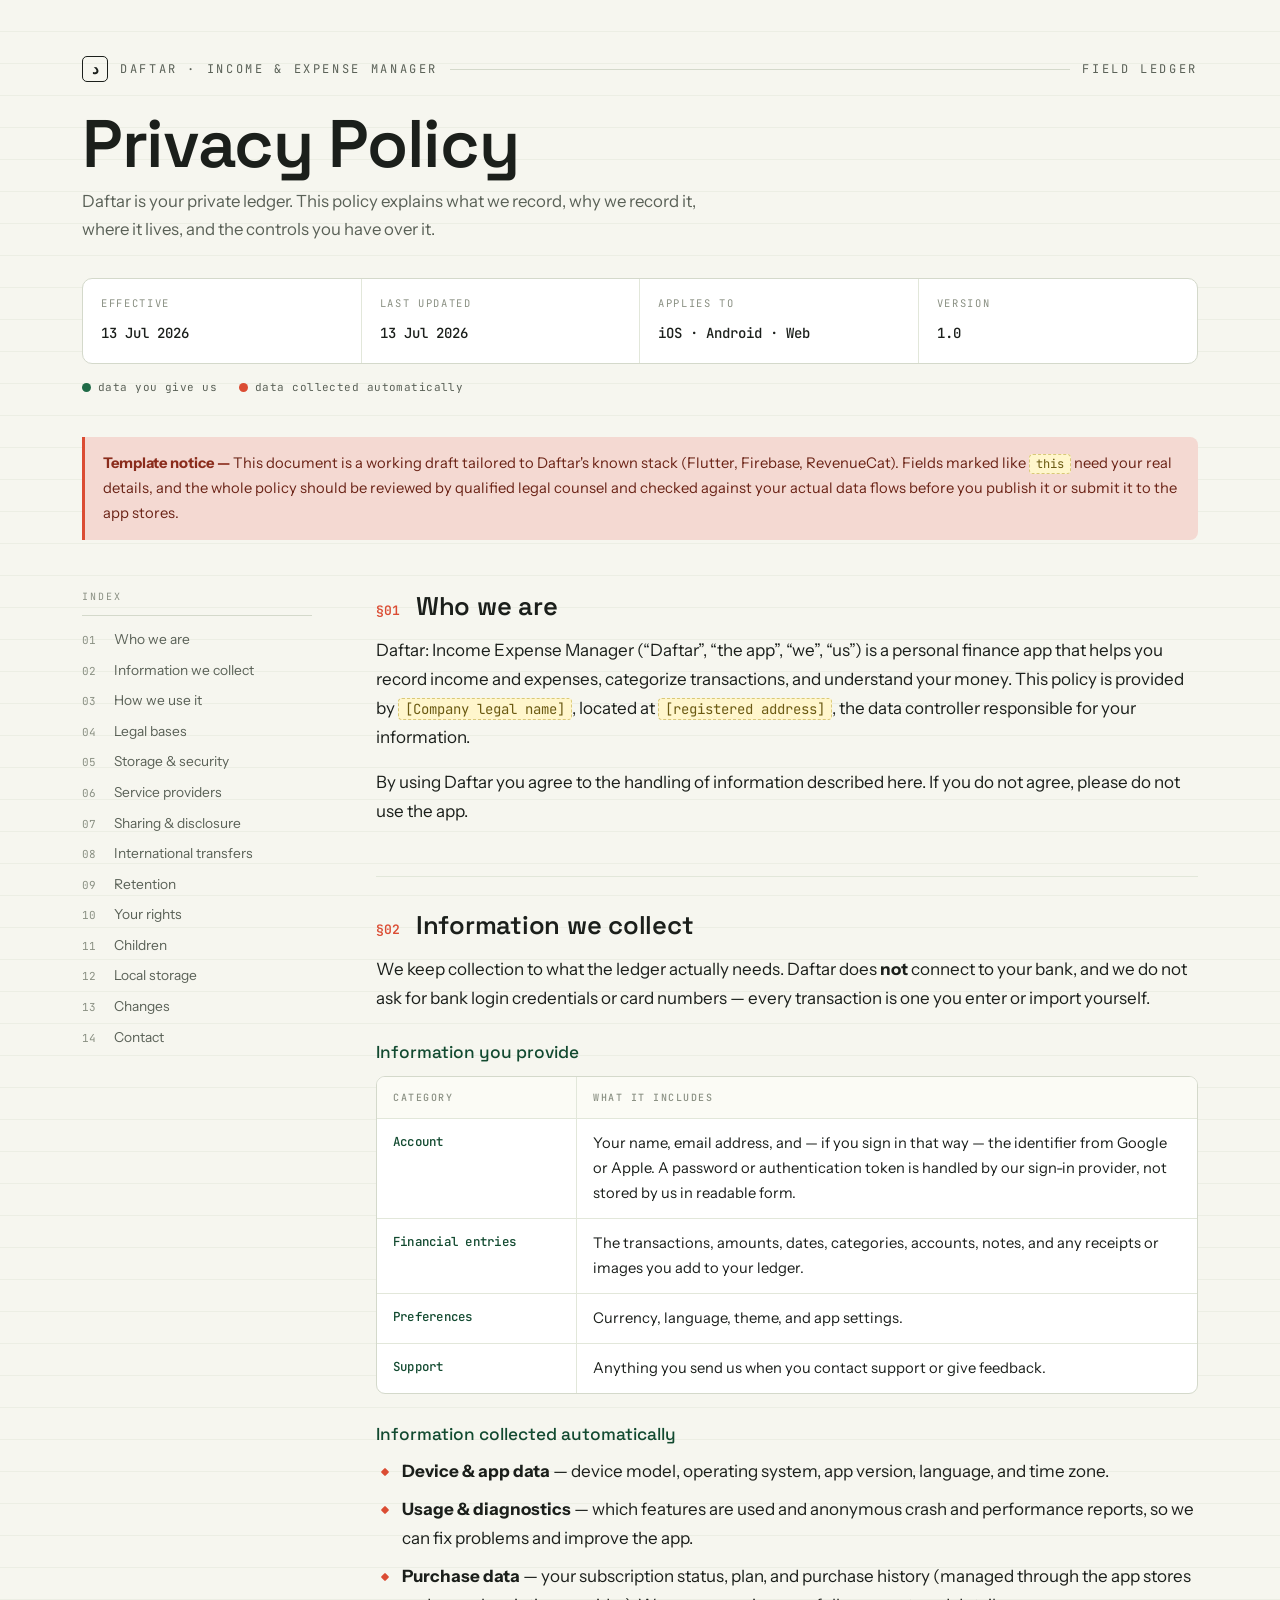
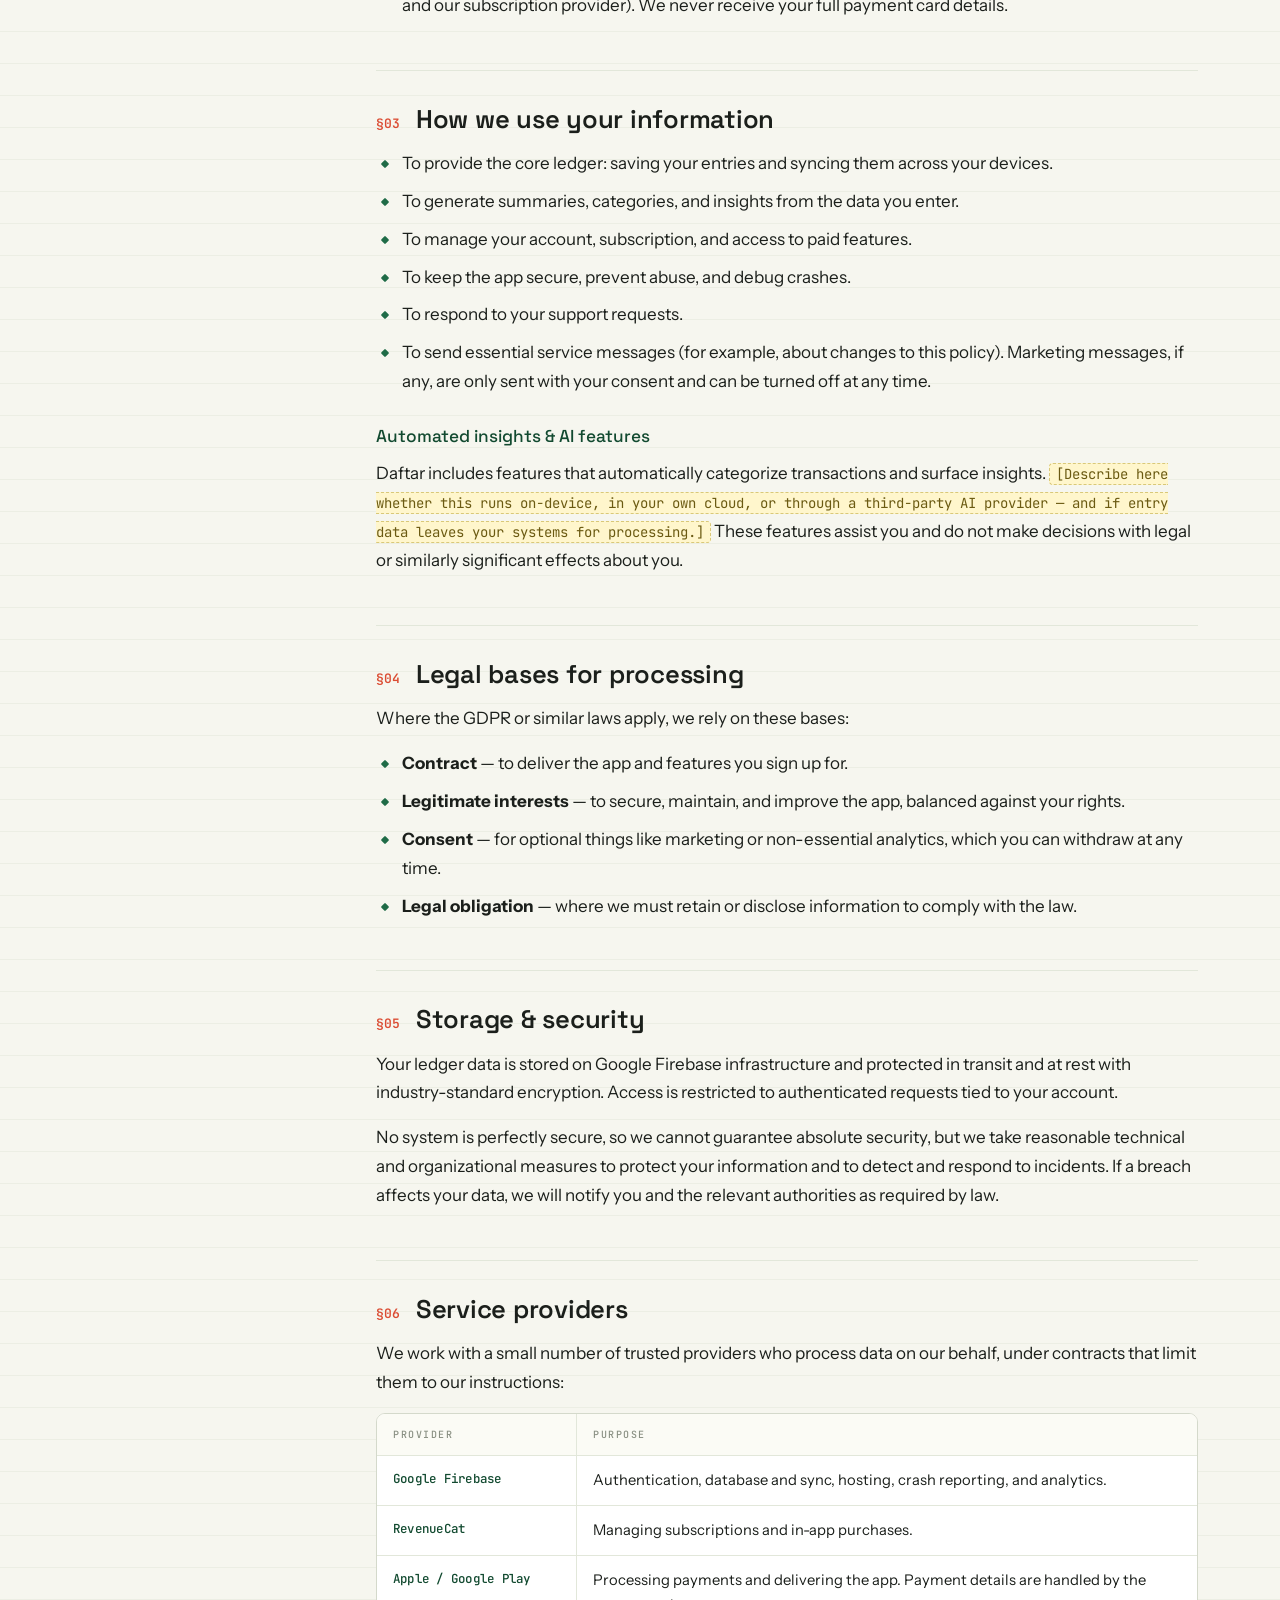
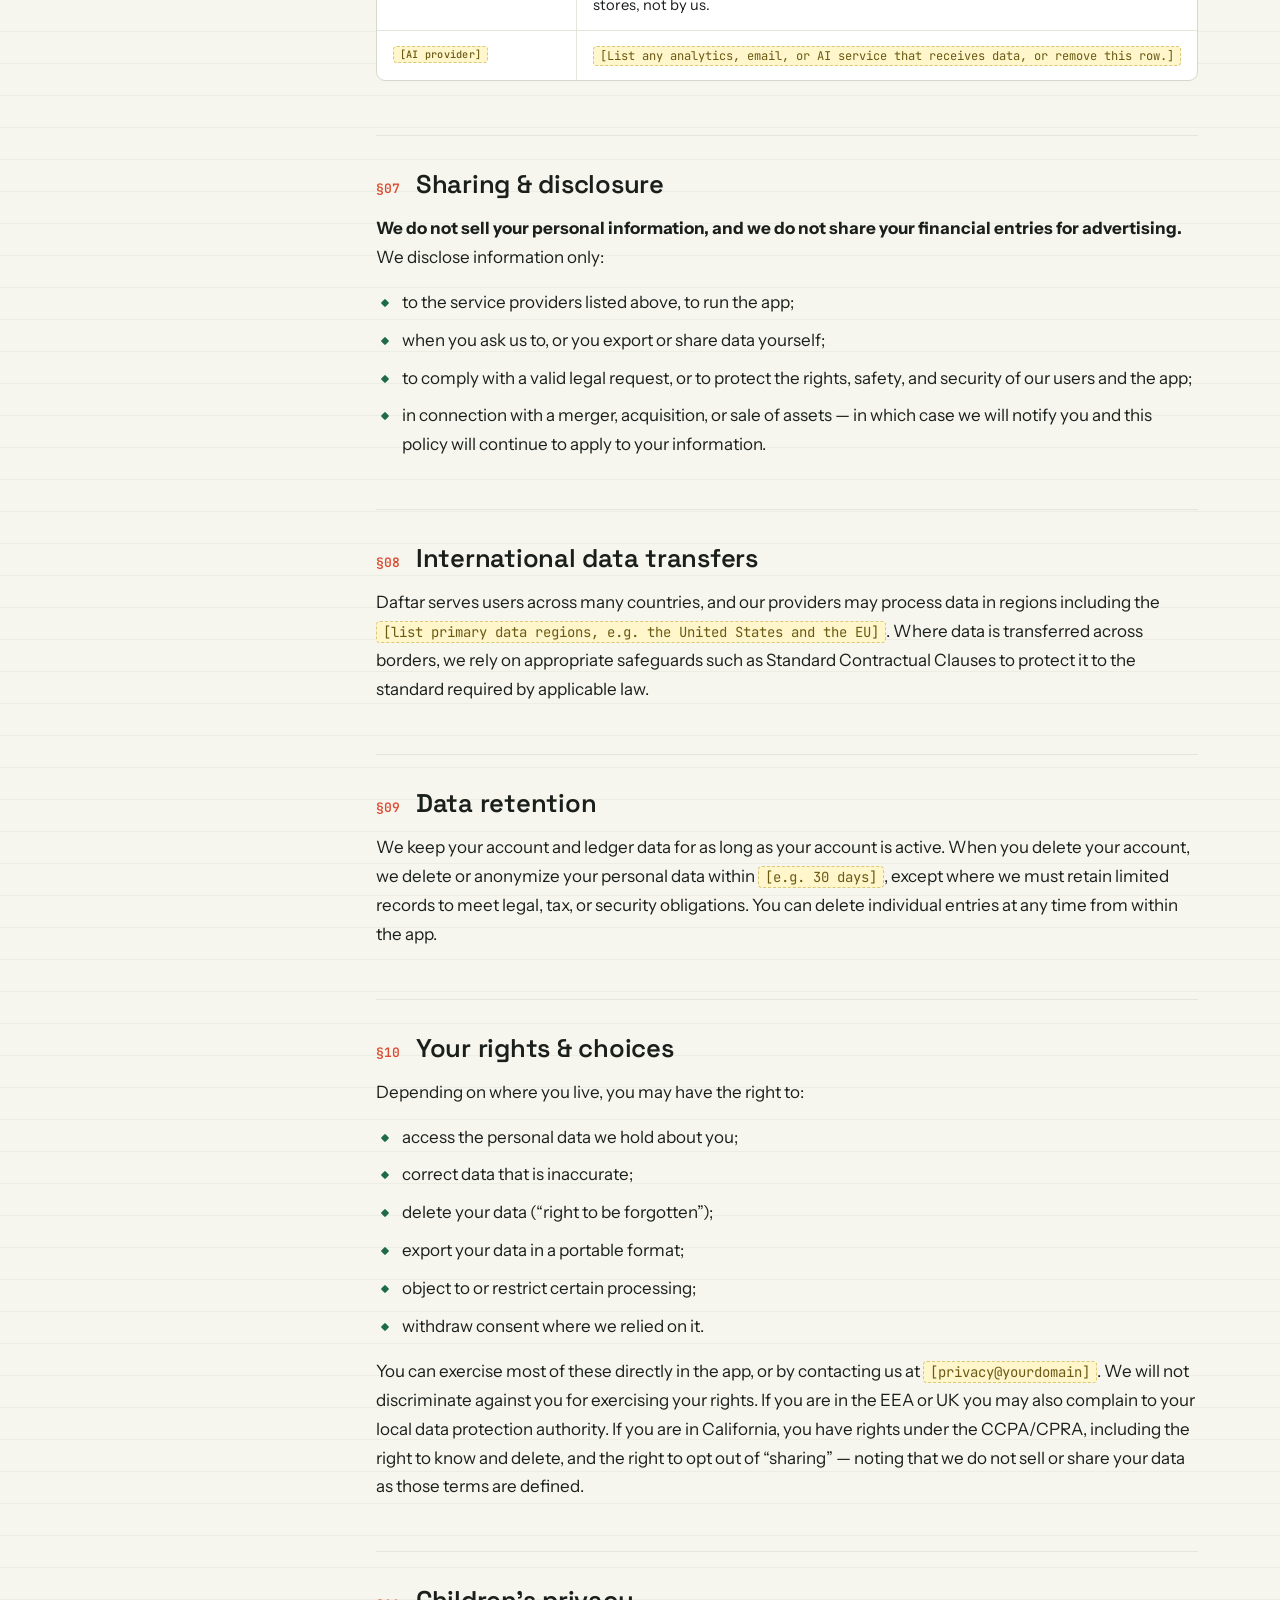
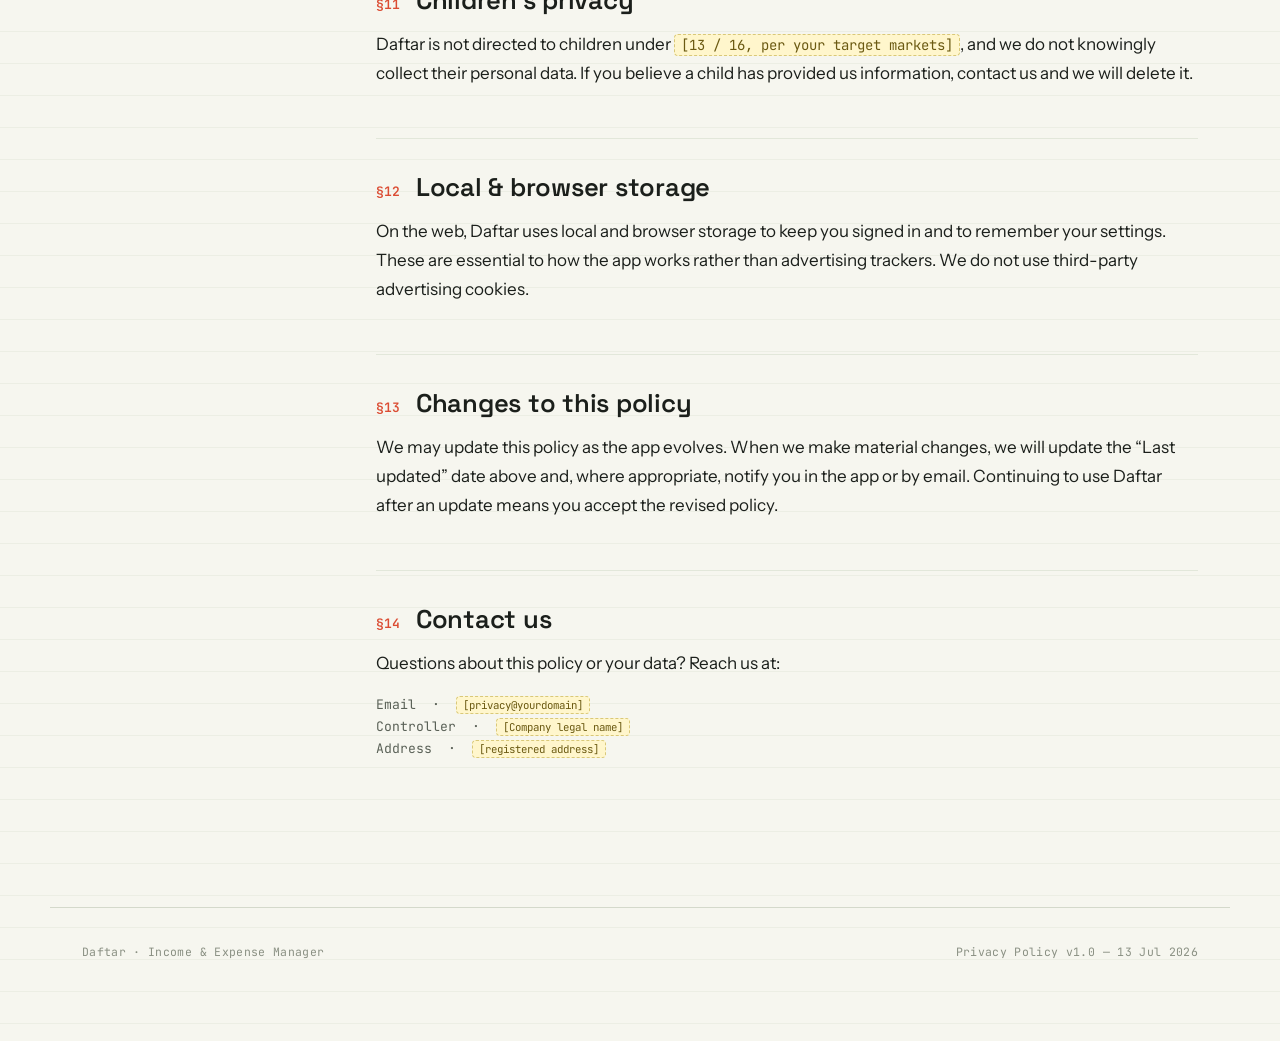
==== privacy.html @ 1c0c6826 "Create privacy.html" ====
<!DOCTYPE html>
<html lang="en">
<head>
<meta charset="UTF-8">
<meta name="viewport" content="width=device-width, initial-scale=1.0">
<title>Privacy Policy — Daftar: Income Expense Manager</title>
<meta name="description" content="How Daftar collects, uses, stores, and protects your information.">
<link rel="preconnect" href="https://fonts.googleapis.com">
<link rel="preconnect" href="https://fonts.gstatic.com" crossorigin>
<link href="https://fonts.googleapis.com/css2?family=Space+Grotesk:wght@400;500;600;700&family=Instrument+Sans:ital,wght@0,400;0,500;0,600;1,400&family=JetBrains+Mono:wght@400;500;600&display=swap" rel="stylesheet">
<style>
  :root{
    /* Ledger paper palette — subject-derived: accounting "green-bar" paper + ink */
    --paper:      #F6F6EF;
    --paper-warm: #FBFBF5;
    --rule:       #E2E7DA;   /* faint horizontal ledger ruling */
    --rule-soft:  #ECEEE4;
    --ink:        #1B1F1B;   /* body ink */
    --ink-dim:    #5A6157;
    --ink-faint:  #8A9083;
    --green:      #1F6B47;   /* credit / income ink */
    --green-deep: #124A30;
    --coral:      #DB4C33;   /* debit / expense ink + margin spine */
    --coral-soft: #F4D9D2;
    --line:       #D4D9CB;
    --card:       #FFFFFF;
    --focus:      #1F6B47;
    --maxw: 1180px;
  }

  *{box-sizing:border-box;}
  html{scroll-behavior:smooth;}
  @media (prefers-reduced-motion: reduce){ html{scroll-behavior:auto;} }

  body{
    margin:0;
    background:var(--paper);
    /* faint ruled-ledger texture */
    background-image:linear-gradient(to bottom, transparent 31px, var(--rule-soft) 31px, var(--rule-soft) 32px);
    background-size:100% 32px;
    color:var(--ink);
    font-family:"Instrument Sans", system-ui, sans-serif;
    font-size:17px;
    line-height:1.7;
    -webkit-font-smoothing:antialiased;
    text-rendering:optimizeLegibility;
  }

  a{color:var(--green-deep);text-decoration:none;border-bottom:1px solid var(--line);transition:border-color .15s, color .15s;}
  a:hover{color:var(--coral);border-color:var(--coral);}
  a:focus-visible{outline:2px solid var(--focus);outline-offset:3px;border-radius:2px;}

  .mono{font-family:"JetBrains Mono", ui-monospace, monospace;}

  /* ---------- Masthead ---------- */
  .masthead{
    max-width:var(--maxw);
    margin:0 auto;
    padding:56px 32px 0;
  }
  .brand{
    display:flex;align-items:center;gap:12px;
    font-family:"JetBrains Mono", monospace;
    font-size:12px;letter-spacing:.22em;text-transform:uppercase;
    color:var(--ink-dim);
  }
  .brand .mark{
    display:inline-flex;align-items:center;justify-content:center;
    width:26px;height:26px;border:1.5px solid var(--ink);border-radius:5px;
    font-family:"Space Grotesk",sans-serif;font-weight:700;font-size:15px;letter-spacing:0;
    color:var(--ink);
  }
  .brand .sep{flex:1;height:1px;background:var(--line);}

  h1.doc-title{
    font-family:"Space Grotesk", sans-serif;
    font-weight:600;
    font-size:clamp(2.4rem, 6vw, 4.2rem);
    line-height:1.02;
    letter-spacing:-.02em;
    margin:28px 0 8px;
    color:var(--ink);
  }
  .subtitle{
    font-size:1.05rem;color:var(--ink-dim);max-width:60ch;margin:0 0 34px;
  }

  /* ledger "entry" header card */
  .ledger-card{
    display:grid;
    grid-template-columns:repeat(4, 1fr);
    border:1px solid var(--line);
    border-radius:10px;
    background:var(--card);
    overflow:hidden;
    margin-bottom:14px;
  }
  .ledger-card .cell{
    padding:16px 18px;
    border-right:1px solid var(--rule);
  }
  .ledger-card .cell:last-child{border-right:none;}
  .ledger-card .k{
    font-family:"JetBrains Mono",monospace;
    font-size:10.5px;letter-spacing:.16em;text-transform:uppercase;color:var(--ink-faint);
    display:block;margin-bottom:6px;
  }
  .ledger-card .v{
    font-family:"JetBrains Mono",monospace;
    font-size:14px;font-weight:500;color:var(--ink);
  }
  .legend{
    display:flex;gap:22px;flex-wrap:wrap;
    font-family:"JetBrains Mono",monospace;font-size:11px;letter-spacing:.04em;color:var(--ink-dim);
    margin-bottom:40px;
  }
  .legend span{display:inline-flex;align-items:center;gap:7px;}
  .dot{width:9px;height:9px;border-radius:50%;}
  .dot.credit{background:var(--green);}
  .dot.debit{background:var(--coral);}

  .notice{
    border-left:3px solid var(--coral);
    background:var(--coral-soft);
    color:#6b2417;
    padding:14px 18px;
    border-radius:0 8px 8px 0;
    font-size:.92rem;
    margin:0 0 48px;
  }
  .notice strong{color:#8a2c1c;}

  /* ---------- Layout ---------- */
  .layout{
    max-width:var(--maxw);
    margin:0 auto;
    padding:0 32px 96px;
    display:grid;
    grid-template-columns:230px 1fr;
    gap:64px;
    align-items:start;
  }

  /* Table of contents — the ledger index */
  nav.toc{
    position:sticky;top:32px;
    font-size:.86rem;
  }
  nav.toc .toc-head{
    font-family:"JetBrains Mono",monospace;
    font-size:10px;letter-spacing:.2em;text-transform:uppercase;color:var(--ink-faint);
    padding-bottom:10px;margin-bottom:8px;border-bottom:1px solid var(--line);
  }
  nav.toc ol{list-style:none;margin:0;padding:0;counter-reset:toc;}
  nav.toc li{margin:0;}
  nav.toc a{
    display:flex;gap:10px;align-items:baseline;
    padding:6px 0;border:none;color:var(--ink-dim);
    line-height:1.35;
  }
  nav.toc a .num{
    font-family:"JetBrains Mono",monospace;font-size:11px;color:var(--ink-faint);min-width:22px;
  }
  nav.toc a:hover{color:var(--coral);}
  nav.toc a:hover .num{color:var(--coral);}

  /* ---------- Content ---------- */
  main{min-width:0;}
  section.clause{
    padding:34px 0;
    border-top:1px solid var(--rule);
    scroll-margin-top:24px;
  }
  section.clause:first-of-type{border-top:none;padding-top:4px;}

  .clause-head{display:flex;gap:16px;align-items:baseline;margin-bottom:14px;}
  .clause-head .sec{
    font-family:"JetBrains Mono",monospace;
    font-size:13px;font-weight:600;color:var(--coral);
    padding-top:6px;
  }
  h2{
    font-family:"Space Grotesk",sans-serif;
    font-weight:600;font-size:1.6rem;line-height:1.15;letter-spacing:-.01em;
    margin:0;color:var(--ink);
  }
  h3{
    font-family:"Space Grotesk",sans-serif;
    font-weight:500;font-size:1.08rem;margin:26px 0 8px;color:var(--green-deep);
  }
  p{margin:0 0 16px;}
  main ul{margin:0 0 16px;padding:0;list-style:none;}
  main ul li{
    position:relative;padding-left:26px;margin-bottom:9px;
  }
  main ul li::before{
    content:"";position:absolute;left:6px;top:12px;
    width:6px;height:6px;background:var(--green);border-radius:1px;transform:rotate(45deg);
  }
  main ul li.debit::before{background:var(--coral);}

  .kv{
    font-family:"JetBrains Mono",monospace;font-size:.82rem;
    color:var(--ink-dim);
  }
  em.fill{
    font-style:normal;background:#FFF6CC;color:#6b5a12;
    padding:1px 6px;border-radius:4px;border:1px dashed #D9C879;
    font-family:"JetBrains Mono",monospace;font-size:.82em;
  }

  /* two-column ledger table for data collected */
  .table{
    border:1px solid var(--line);border-radius:9px;overflow:hidden;margin:8px 0 20px;background:var(--card);
  }
  .table .row{
    display:grid;grid-template-columns:200px 1fr;border-top:1px solid var(--rule);
  }
  .table .row:first-child{border-top:none;background:var(--paper-warm);}
  .table .row .c{padding:12px 16px;font-size:.92rem;}
  .table .row .c:first-child{
    border-right:1px solid var(--rule);
    font-family:"JetBrains Mono",monospace;font-size:.78rem;letter-spacing:.02em;color:var(--green-deep);font-weight:500;
  }
  .table .row.head .c{
    font-family:"JetBrains Mono",monospace;font-size:10px;letter-spacing:.15em;text-transform:uppercase;color:var(--ink-faint);font-weight:500;
  }

  footer.doc-foot{
    max-width:var(--maxw);margin:0 auto;padding:34px 32px 80px;
    border-top:1px solid var(--line);
    font-family:"JetBrains Mono",monospace;font-size:11.5px;letter-spacing:.03em;color:var(--ink-faint);
    display:flex;justify-content:space-between;gap:20px;flex-wrap:wrap;
  }

  @media (max-width: 900px){
    .layout{grid-template-columns:1fr;gap:32px;}
    nav.toc{position:static;}
    nav.toc ol{columns:2;column-gap:26px;}
    .ledger-card{grid-template-columns:repeat(2,1fr);}
    .ledger-card .cell:nth-child(2){border-right:none;}
    .ledger-card .cell:nth-child(1),.ledger-card .cell:nth-child(2){border-bottom:1px solid var(--rule);}
    .table .row{grid-template-columns:1fr;}
    .table .row .c:first-child{border-right:none;border-bottom:1px solid var(--rule);}
  }
  @media (max-width: 560px){
    body{font-size:16px;}
    .masthead,.layout,footer.doc-foot{padding-left:20px;padding-right:20px;}
    nav.toc ol{columns:1;}
    .ledger-card{grid-template-columns:1fr;}
    .ledger-card .cell{border-right:none;border-bottom:1px solid var(--rule);}
    .clause-head{flex-direction:column;gap:2px;}
  }
</style>
</head>
<body>

  <header class="masthead">
    <div class="brand">
      <span class="mark">د</span>
      <span>Daftar · Income &amp; Expense Manager</span>
      <span class="sep"></span>
      <span>Field Ledger</span>
    </div>

    <h1 class="doc-title">Privacy Policy</h1>
    <p class="subtitle">Daftar is your private ledger. This policy explains what we record, why we record it, where it lives, and the controls you have over it.</p>

    <div class="ledger-card">
      <div class="cell"><span class="k">Effective</span><span class="v">13 Jul 2026</span></div>
      <div class="cell"><span class="k">Last updated</span><span class="v">13 Jul 2026</span></div>
      <div class="cell"><span class="k">Applies to</span><span class="v">iOS · Android · Web</span></div>
      <div class="cell"><span class="k">Version</span><span class="v">1.0</span></div>
    </div>

    <div class="legend">
      <span><span class="dot credit"></span> data you give us</span>
      <span><span class="dot debit"></span> data collected automatically</span>
    </div>

    <div class="notice">
      <strong>Template notice —</strong> This document is a working draft tailored to Daftar's known stack (Flutter, Firebase, RevenueCat). Fields marked like <em class="fill">this</em> need your real details, and the whole policy should be reviewed by qualified legal counsel and checked against your actual data flows before you publish it or submit it to the app stores.
    </div>
  </header>

  <div class="layout">

    <nav class="toc" aria-label="Contents">
      <div class="toc-head">Index</div>
      <ol>
        <li><a href="#s1"><span class="num">01</span> Who we are</a></li>
        <li><a href="#s2"><span class="num">02</span> Information we collect</a></li>
        <li><a href="#s3"><span class="num">03</span> How we use it</a></li>
        <li><a href="#s4"><span class="num">04</span> Legal bases</a></li>
        <li><a href="#s5"><span class="num">05</span> Storage &amp; security</a></li>
        <li><a href="#s6"><span class="num">06</span> Service providers</a></li>
        <li><a href="#s7"><span class="num">07</span> Sharing &amp; disclosure</a></li>
        <li><a href="#s8"><span class="num">08</span> International transfers</a></li>
        <li><a href="#s9"><span class="num">09</span> Retention</a></li>
        <li><a href="#s10"><span class="num">10</span> Your rights</a></li>
        <li><a href="#s11"><span class="num">11</span> Children</a></li>
        <li><a href="#s12"><span class="num">12</span> Local storage</a></li>
        <li><a href="#s13"><span class="num">13</span> Changes</a></li>
        <li><a href="#s14"><span class="num">14</span> Contact</a></li>
      </ol>
    </nav>

    <main>

      <section class="clause" id="s1">
        <div class="clause-head"><span class="sec">§01</span><h2>Who we are</h2></div>
        <p>Daftar: Income Expense Manager (“Daftar”, “the app”, “we”, “us”) is a personal finance app that helps you record income and expenses, categorize transactions, and understand your money. This policy is provided by <em class="fill">[Company legal name]</em>, located at <em class="fill">[registered address]</em>, the data controller responsible for your information.</p>
        <p>By using Daftar you agree to the handling of information described here. If you do not agree, please do not use the app.</p>
      </section>

      <section class="clause" id="s2">
        <div class="clause-head"><span class="sec">§02</span><h2>Information we collect</h2></div>
        <p>We keep collection to what the ledger actually needs. Daftar does <strong>not</strong> connect to your bank, and we do not ask for bank login credentials or card numbers — every transaction is one you enter or import yourself.</p>

        <h3>Information you provide</h3>
        <div class="table">
          <div class="row head"><div class="c">Category</div><div class="c">What it includes</div></div>
          <div class="row"><div class="c">Account</div><div class="c">Your name, email address, and — if you sign in that way — the identifier from Google or Apple. A password or authentication token is handled by our sign-in provider, not stored by us in readable form.</div></div>
          <div class="row"><div class="c">Financial entries</div><div class="c">The transactions, amounts, dates, categories, accounts, notes, and any receipts or images you add to your ledger.</div></div>
          <div class="row"><div class="c">Preferences</div><div class="c">Currency, language, theme, and app settings.</div></div>
          <div class="row"><div class="c">Support</div><div class="c">Anything you send us when you contact support or give feedback.</div></div>
        </div>

        <h3>Information collected automatically</h3>
        <ul>
          <li class="debit"><strong>Device &amp; app data</strong> — device model, operating system, app version, language, and time zone.</li>
          <li class="debit"><strong>Usage &amp; diagnostics</strong> — which features are used and anonymous crash and performance reports, so we can fix problems and improve the app.</li>
          <li class="debit"><strong>Purchase data</strong> — your subscription status, plan, and purchase history (managed through the app stores and our subscription provider). We never receive your full payment card details.</li>
        </ul>
      </section>

      <section class="clause" id="s3">
        <div class="clause-head"><span class="sec">§03</span><h2>How we use your information</h2></div>
        <ul>
          <li>To provide the core ledger: saving your entries and syncing them across your devices.</li>
          <li>To generate summaries, categories, and insights from the data you enter.</li>
          <li>To manage your account, subscription, and access to paid features.</li>
          <li>To keep the app secure, prevent abuse, and debug crashes.</li>
          <li>To respond to your support requests.</li>
          <li>To send essential service messages (for example, about changes to this policy). Marketing messages, if any, are only sent with your consent and can be turned off at any time.</li>
        </ul>
        <h3>Automated insights &amp; AI features</h3>
        <p>Daftar includes features that automatically categorize transactions and surface insights. <em class="fill">[Describe here whether this runs on-device, in your own cloud, or through a third-party AI provider — and if entry data leaves your systems for processing.]</em> These features assist you and do not make decisions with legal or similarly significant effects about you.</p>
      </section>

      <section class="clause" id="s4">
        <div class="clause-head"><span class="sec">§04</span><h2>Legal bases for processing</h2></div>
        <p>Where the GDPR or similar laws apply, we rely on these bases:</p>
        <ul>
          <li><strong>Contract</strong> — to deliver the app and features you sign up for.</li>
          <li><strong>Legitimate interests</strong> — to secure, maintain, and improve the app, balanced against your rights.</li>
          <li><strong>Consent</strong> — for optional things like marketing or non-essential analytics, which you can withdraw at any time.</li>
          <li><strong>Legal obligation</strong> — where we must retain or disclose information to comply with the law.</li>
        </ul>
      </section>

      <section class="clause" id="s5">
        <div class="clause-head"><span class="sec">§05</span><h2>Storage &amp; security</h2></div>
        <p>Your ledger data is stored on Google Firebase infrastructure and protected in transit and at rest with industry-standard encryption. Access is restricted to authenticated requests tied to your account.</p>
        <p>No system is perfectly secure, so we cannot guarantee absolute security, but we take reasonable technical and organizational measures to protect your information and to detect and respond to incidents. If a breach affects your data, we will notify you and the relevant authorities as required by law.</p>
      </section>

      <section class="clause" id="s6">
        <div class="clause-head"><span class="sec">§06</span><h2>Service providers</h2></div>
        <p>We work with a small number of trusted providers who process data on our behalf, under contracts that limit them to our instructions:</p>
        <div class="table">
          <div class="row head"><div class="c">Provider</div><div class="c">Purpose</div></div>
          <div class="row"><div class="c">Google Firebase</div><div class="c">Authentication, database and sync, hosting, crash reporting, and analytics.</div></div>
          <div class="row"><div class="c">RevenueCat</div><div class="c">Managing subscriptions and in-app purchases.</div></div>
          <div class="row"><div class="c">Apple / Google Play</div><div class="c">Processing payments and delivering the app. Payment details are handled by the stores, not by us.</div></div>
          <div class="row"><div class="c"><em class="fill">[AI provider]</em></div><div class="c"><em class="fill">[List any analytics, email, or AI service that receives data, or remove this row.]</em></div></div>
        </div>
      </section>

      <section class="clause" id="s7">
        <div class="clause-head"><span class="sec">§07</span><h2>Sharing &amp; disclosure</h2></div>
        <p><strong>We do not sell your personal information, and we do not share your financial entries for advertising.</strong> We disclose information only:</p>
        <ul>
          <li>to the service providers listed above, to run the app;</li>
          <li>when you ask us to, or you export or share data yourself;</li>
          <li>to comply with a valid legal request, or to protect the rights, safety, and security of our users and the app;</li>
          <li>in connection with a merger, acquisition, or sale of assets — in which case we will notify you and this policy will continue to apply to your information.</li>
        </ul>
      </section>

      <section class="clause" id="s8">
        <div class="clause-head"><span class="sec">§08</span><h2>International data transfers</h2></div>
        <p>Daftar serves users across many countries, and our providers may process data in regions including the <em class="fill">[list primary data regions, e.g. the United States and the EU]</em>. Where data is transferred across borders, we rely on appropriate safeguards such as Standard Contractual Clauses to protect it to the standard required by applicable law.</p>
      </section>

      <section class="clause" id="s9">
        <div class="clause-head"><span class="sec">§09</span><h2>Data retention</h2></div>
        <p>We keep your account and ledger data for as long as your account is active. When you delete your account, we delete or anonymize your personal data within <em class="fill">[e.g. 30 days]</em>, except where we must retain limited records to meet legal, tax, or security obligations. You can delete individual entries at any time from within the app.</p>
      </section>

      <section class="clause" id="s10">
        <div class="clause-head"><span class="sec">§10</span><h2>Your rights &amp; choices</h2></div>
        <p>Depending on where you live, you may have the right to:</p>
        <ul>
          <li>access the personal data we hold about you;</li>
          <li>correct data that is inaccurate;</li>
          <li>delete your data (“right to be forgotten”);</li>
          <li>export your data in a portable format;</li>
          <li>object to or restrict certain processing;</li>
          <li>withdraw consent where we relied on it.</li>
        </ul>
        <p>You can exercise most of these directly in the app, or by contacting us at <em class="fill">[privacy@yourdomain]</em>. We will not discriminate against you for exercising your rights. If you are in the EEA or UK you may also complain to your local data protection authority. If you are in California, you have rights under the CCPA/CPRA, including the right to know and delete, and the right to opt out of “sharing” — noting that we do not sell or share your data as those terms are defined.</p>
      </section>

      <section class="clause" id="s11">
        <div class="clause-head"><span class="sec">§11</span><h2>Children’s privacy</h2></div>
        <p>Daftar is not directed to children under <em class="fill">[13 / 16, per your target markets]</em>, and we do not knowingly collect their personal data. If you believe a child has provided us information, contact us and we will delete it.</p>
      </section>

      <section class="clause" id="s12">
        <div class="clause-head"><span class="sec">§12</span><h2>Local &amp; browser storage</h2></div>
        <p>On the web, Daftar uses local and browser storage to keep you signed in and to remember your settings. These are essential to how the app works rather than advertising trackers. We do not use third-party advertising cookies.</p>
      </section>

      <section class="clause" id="s13">
        <div class="clause-head"><span class="sec">§13</span><h2>Changes to this policy</h2></div>
        <p>We may update this policy as the app evolves. When we make material changes, we will update the “Last updated” date above and, where appropriate, notify you in the app or by email. Continuing to use Daftar after an update means you accept the revised policy.</p>
      </section>

      <section class="clause" id="s14">
        <div class="clause-head"><span class="sec">§14</span><h2>Contact us</h2></div>
        <p>Questions about this policy or your data? Reach us at:</p>
        <p class="kv">
          Email &nbsp;·&nbsp; <em class="fill">[privacy@yourdomain]</em><br>
          Controller &nbsp;·&nbsp; <em class="fill">[Company legal name]</em><br>
          Address &nbsp;·&nbsp; <em class="fill">[registered address]</em>
        </p>
      </section>

    </main>
  </div>

  <footer class="doc-foot">
    <span>Daftar · Income &amp; Expense Manager</span>
    <span>Privacy Policy v1.0 — 13 Jul 2026</span>
  </footer>

</body>
</html>
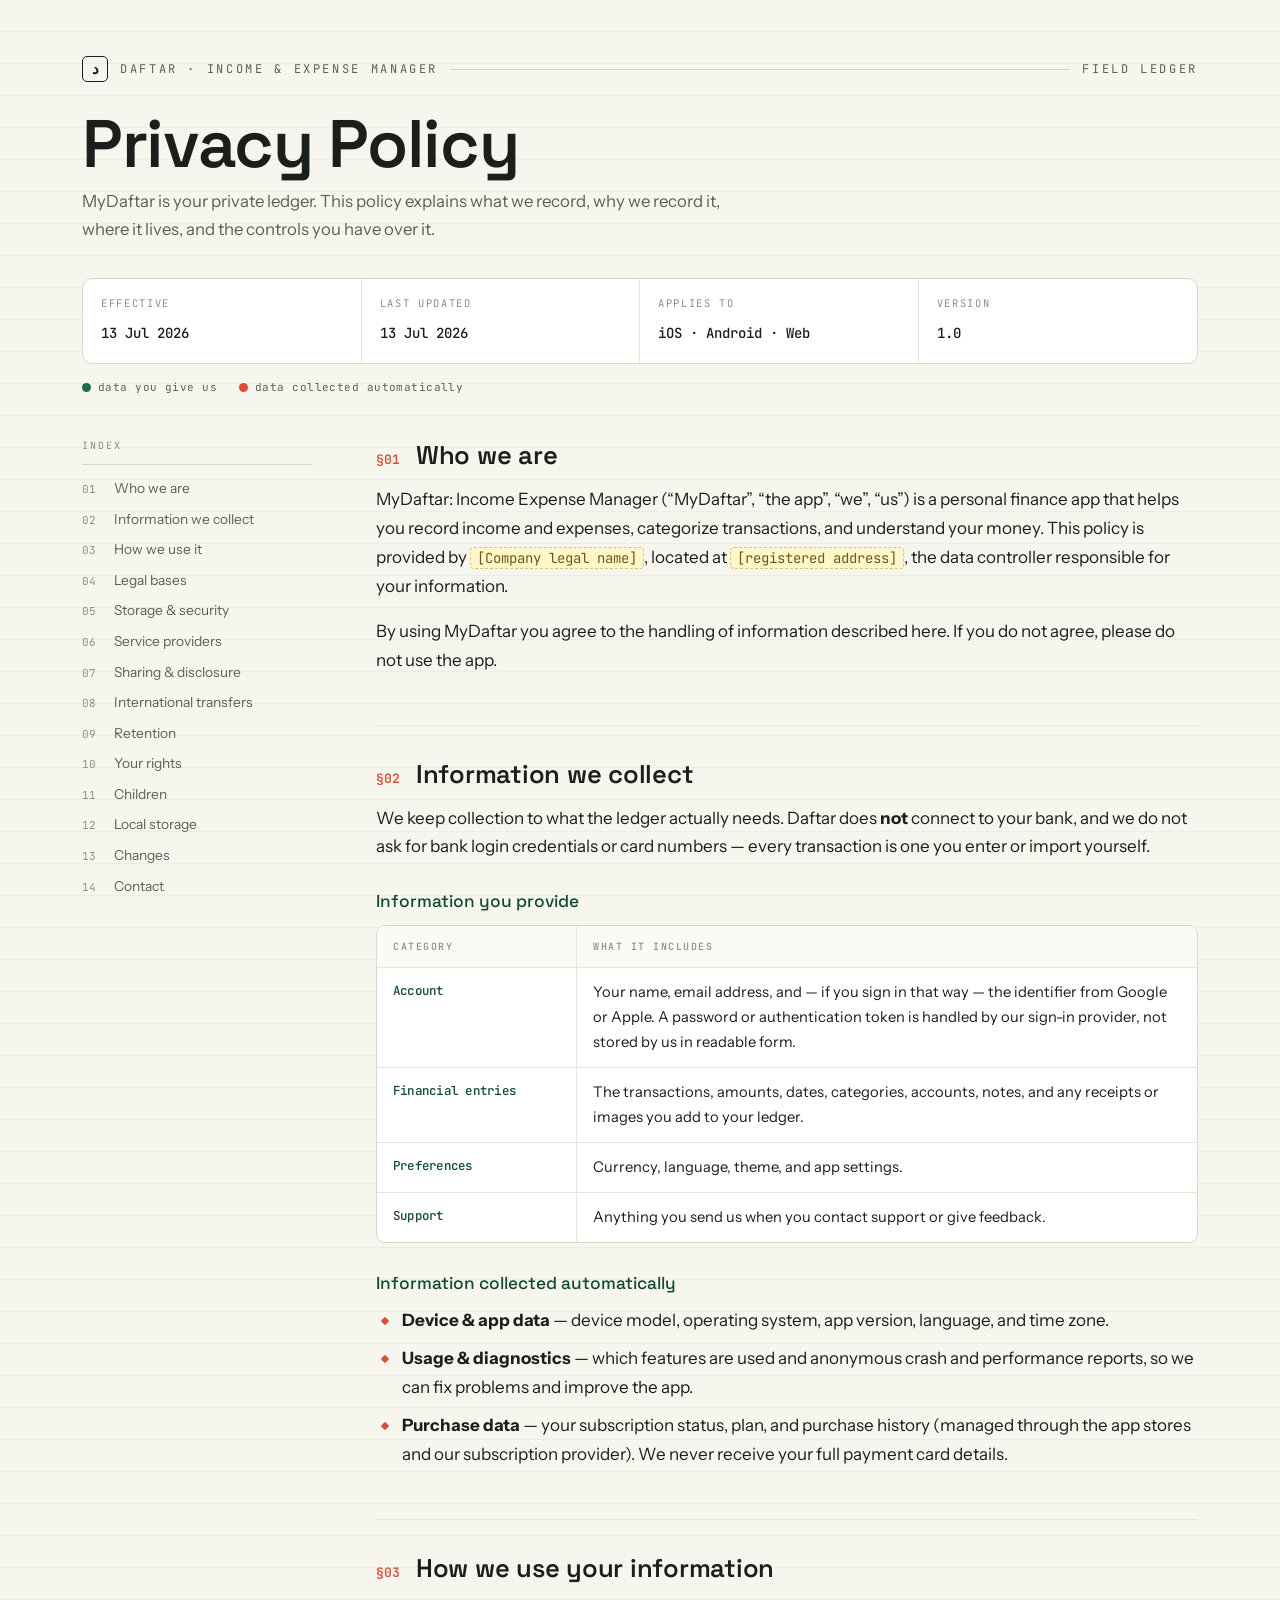
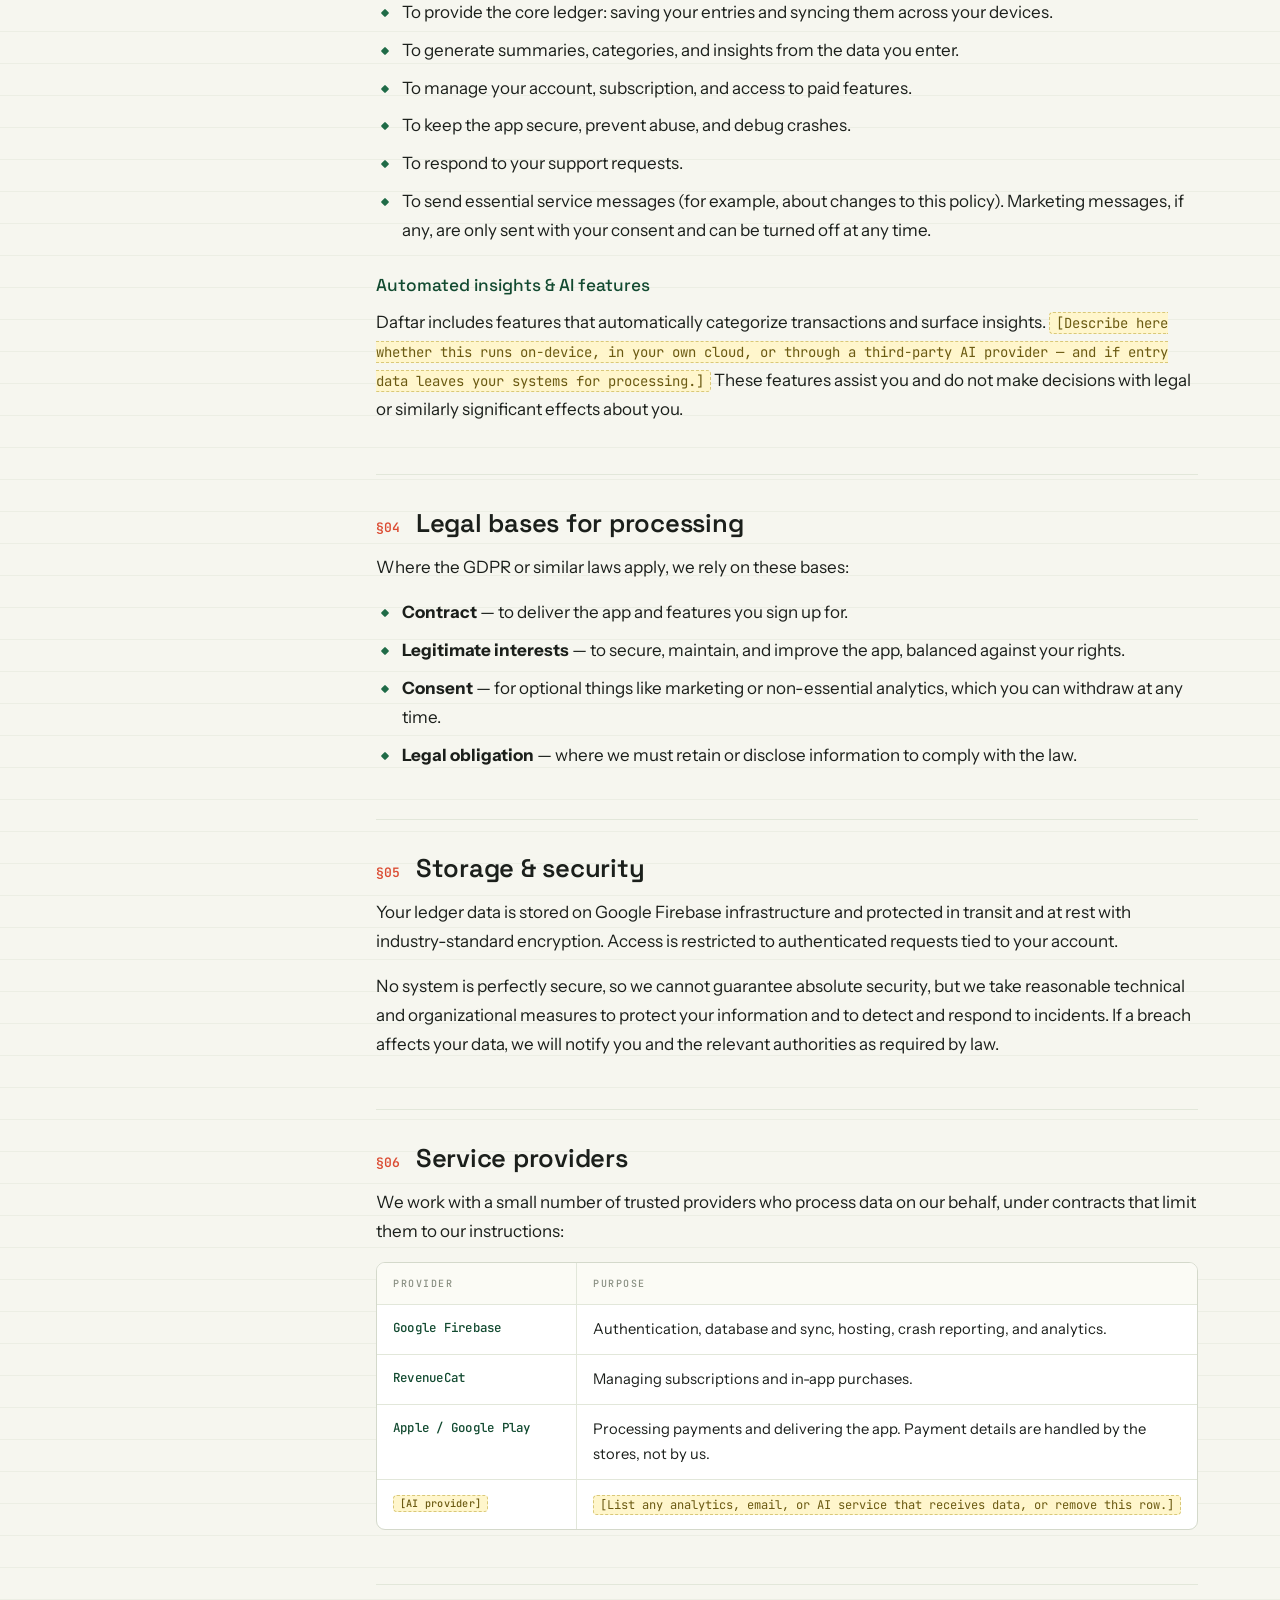
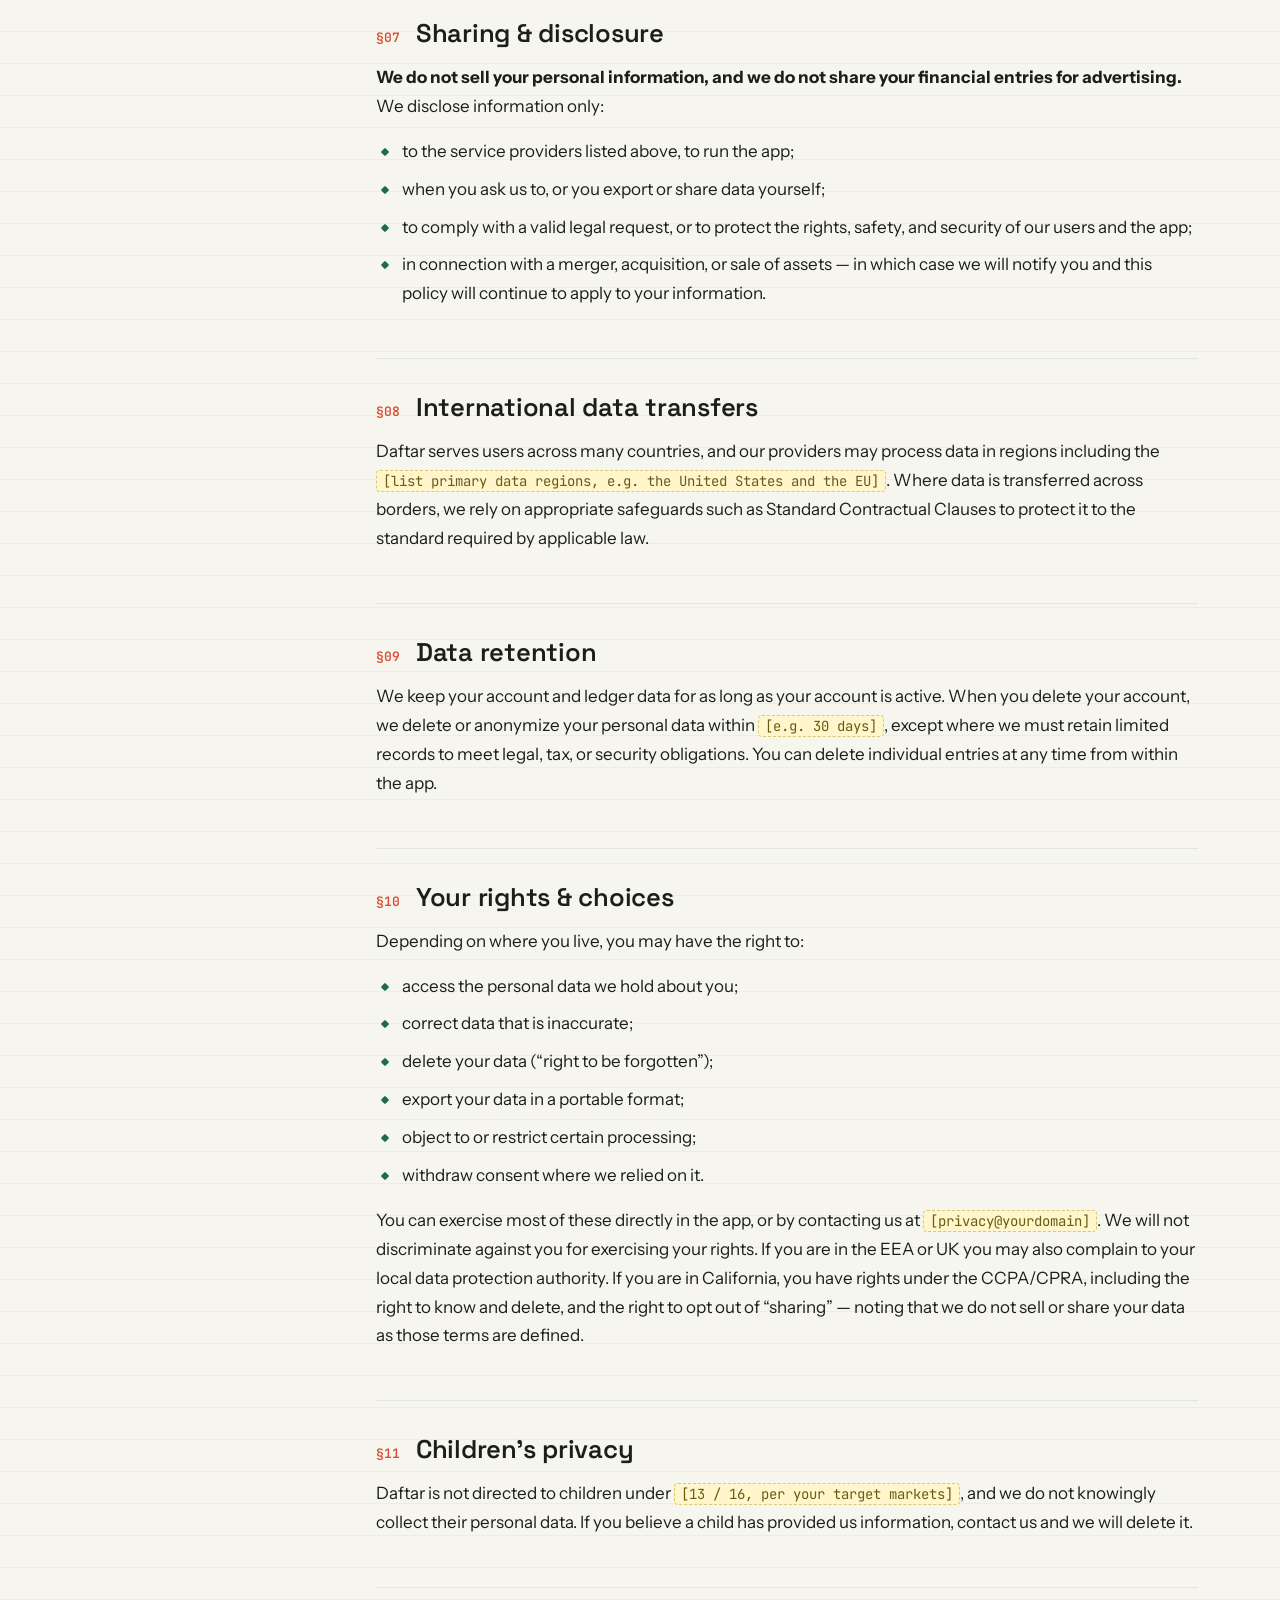
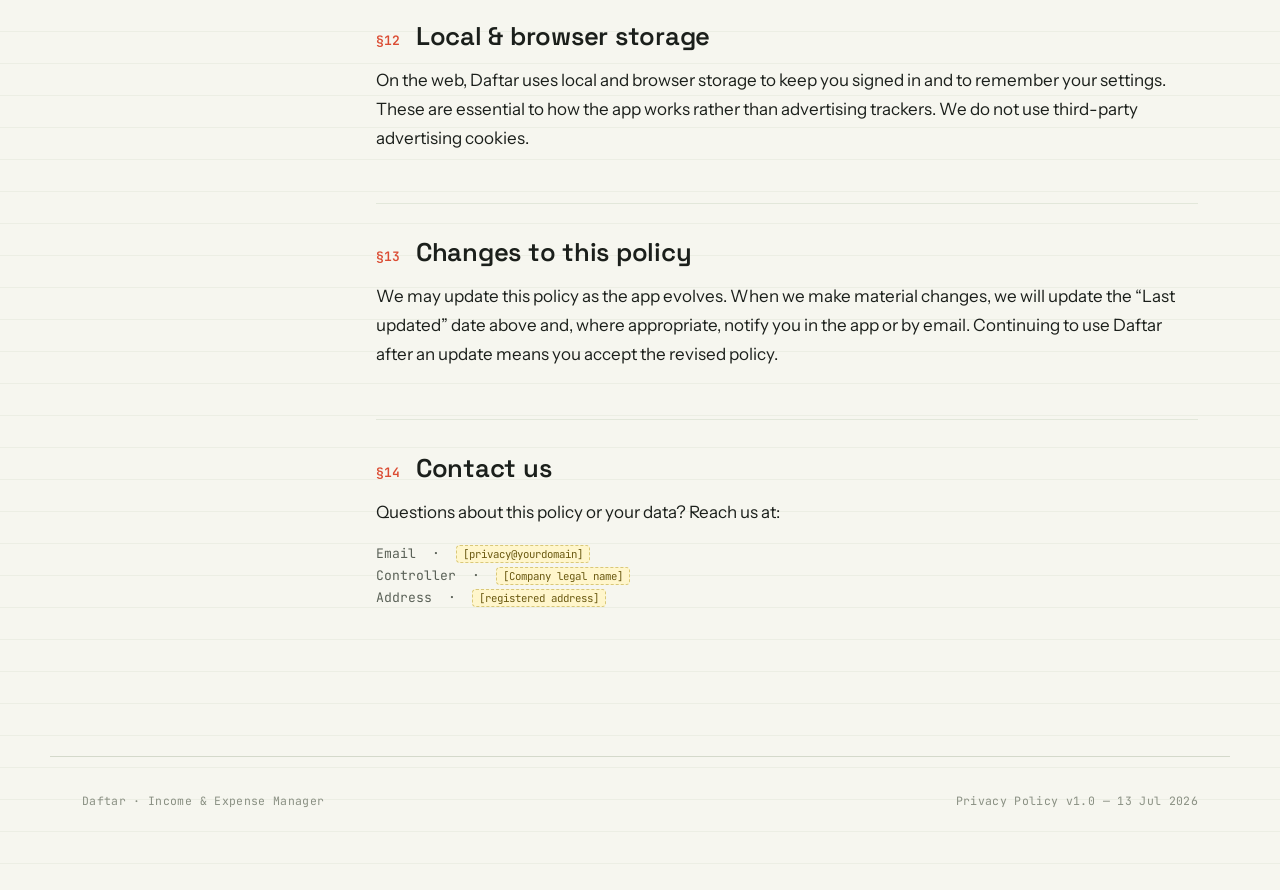
==== commit ec879ccf: "Update privacy.html" ====
--- a/privacy.html
+++ b/privacy.html
@@ -3,8 +3,8 @@
 <head>
 <meta charset="UTF-8">
 <meta name="viewport" content="width=device-width, initial-scale=1.0">
-<title>Privacy Policy — Daftar: Income Expense Manager</title>
-<meta name="description" content="How Daftar collects, uses, stores, and protects your information.">
+<title>Privacy Policy — MyDaftar: Income Expense Manager</title>
+<meta name="description" content="How MyDaftar collects, uses, stores, and protects your information.">
 <link rel="preconnect" href="https://fonts.googleapis.com">
 <link rel="preconnect" href="https://fonts.gstatic.com" crossorigin>
 <link href="https://fonts.googleapis.com/css2?family=Space+Grotesk:wght@400;500;600;700&family=Instrument+Sans:ital,wght@0,400;0,500;0,600;1,400&family=JetBrains+Mono:wght@400;500;600&display=swap" rel="stylesheet">
@@ -264,7 +264,7 @@
     </div>
 
     <h1 class="doc-title">Privacy Policy</h1>
-    <p class="subtitle">Daftar is your private ledger. This policy explains what we record, why we record it, where it lives, and the controls you have over it.</p>
+    <p class="subtitle">MyDaftar is your private ledger. This policy explains what we record, why we record it, where it lives, and the controls you have over it.</p>
 
     <div class="ledger-card">
       <div class="cell"><span class="k">Effective</span><span class="v">13 Jul 2026</span></div>
@@ -278,9 +278,6 @@
       <span><span class="dot debit"></span> data collected automatically</span>
     </div>
 
-    <div class="notice">
-      <strong>Template notice —</strong> This document is a working draft tailored to Daftar's known stack (Flutter, Firebase, RevenueCat). Fields marked like <em class="fill">this</em> need your real details, and the whole policy should be reviewed by qualified legal counsel and checked against your actual data flows before you publish it or submit it to the app stores.
-    </div>
   </header>
 
   <div class="layout">
@@ -309,8 +306,8 @@
 
       <section class="clause" id="s1">
         <div class="clause-head"><span class="sec">§01</span><h2>Who we are</h2></div>
-        <p>Daftar: Income Expense Manager (“Daftar”, “the app”, “we”, “us”) is a personal finance app that helps you record income and expenses, categorize transactions, and understand your money. This policy is provided by <em class="fill">[Company legal name]</em>, located at <em class="fill">[registered address]</em>, the data controller responsible for your information.</p>
-        <p>By using Daftar you agree to the handling of information described here. If you do not agree, please do not use the app.</p>
+        <p>MyDaftar: Income Expense Manager (“MyDaftar”, “the app”, “we”, “us”) is a personal finance app that helps you record income and expenses, categorize transactions, and understand your money. This policy is provided by <em class="fill">[Company legal name]</em>, located at <em class="fill">[registered address]</em>, the data controller responsible for your information.</p>
+        <p>By using MyDaftar you agree to the handling of information described here. If you do not agree, please do not use the app.</p>
       </section>
 
       <section class="clause" id="s2">
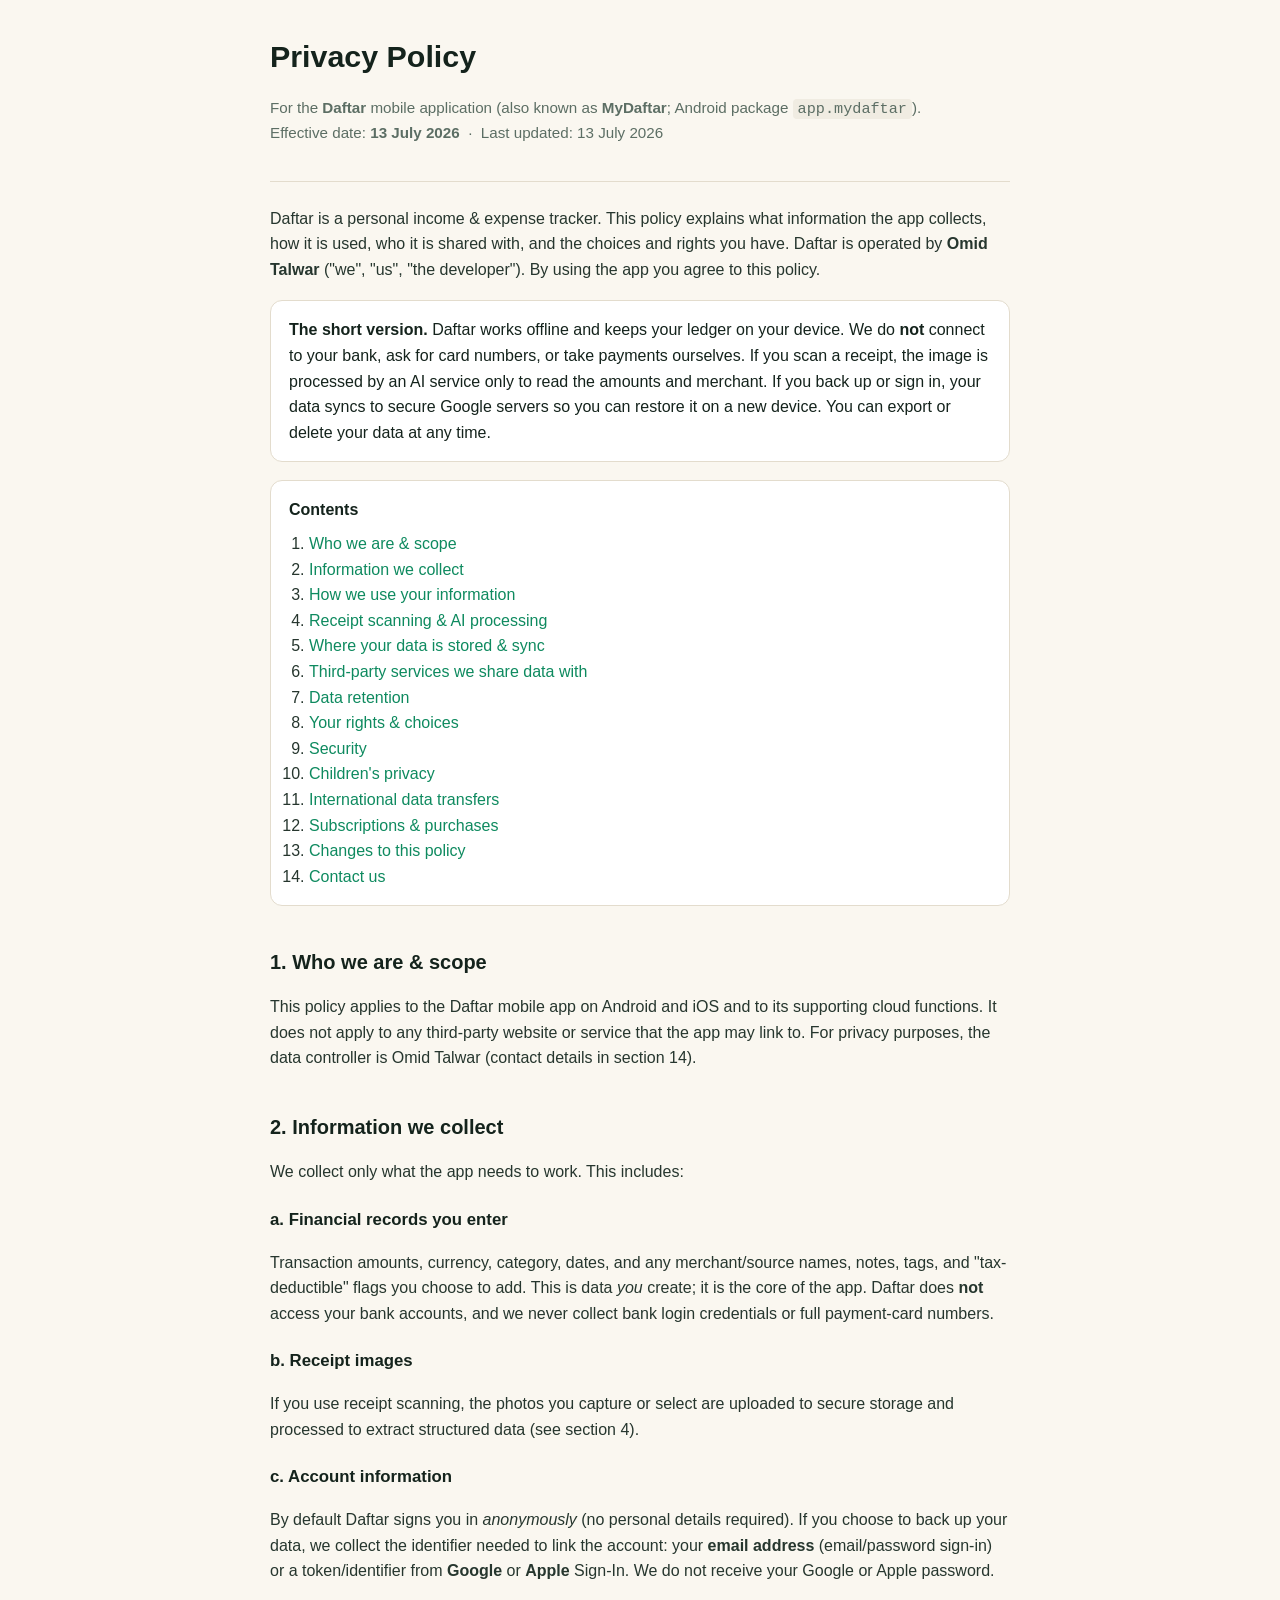
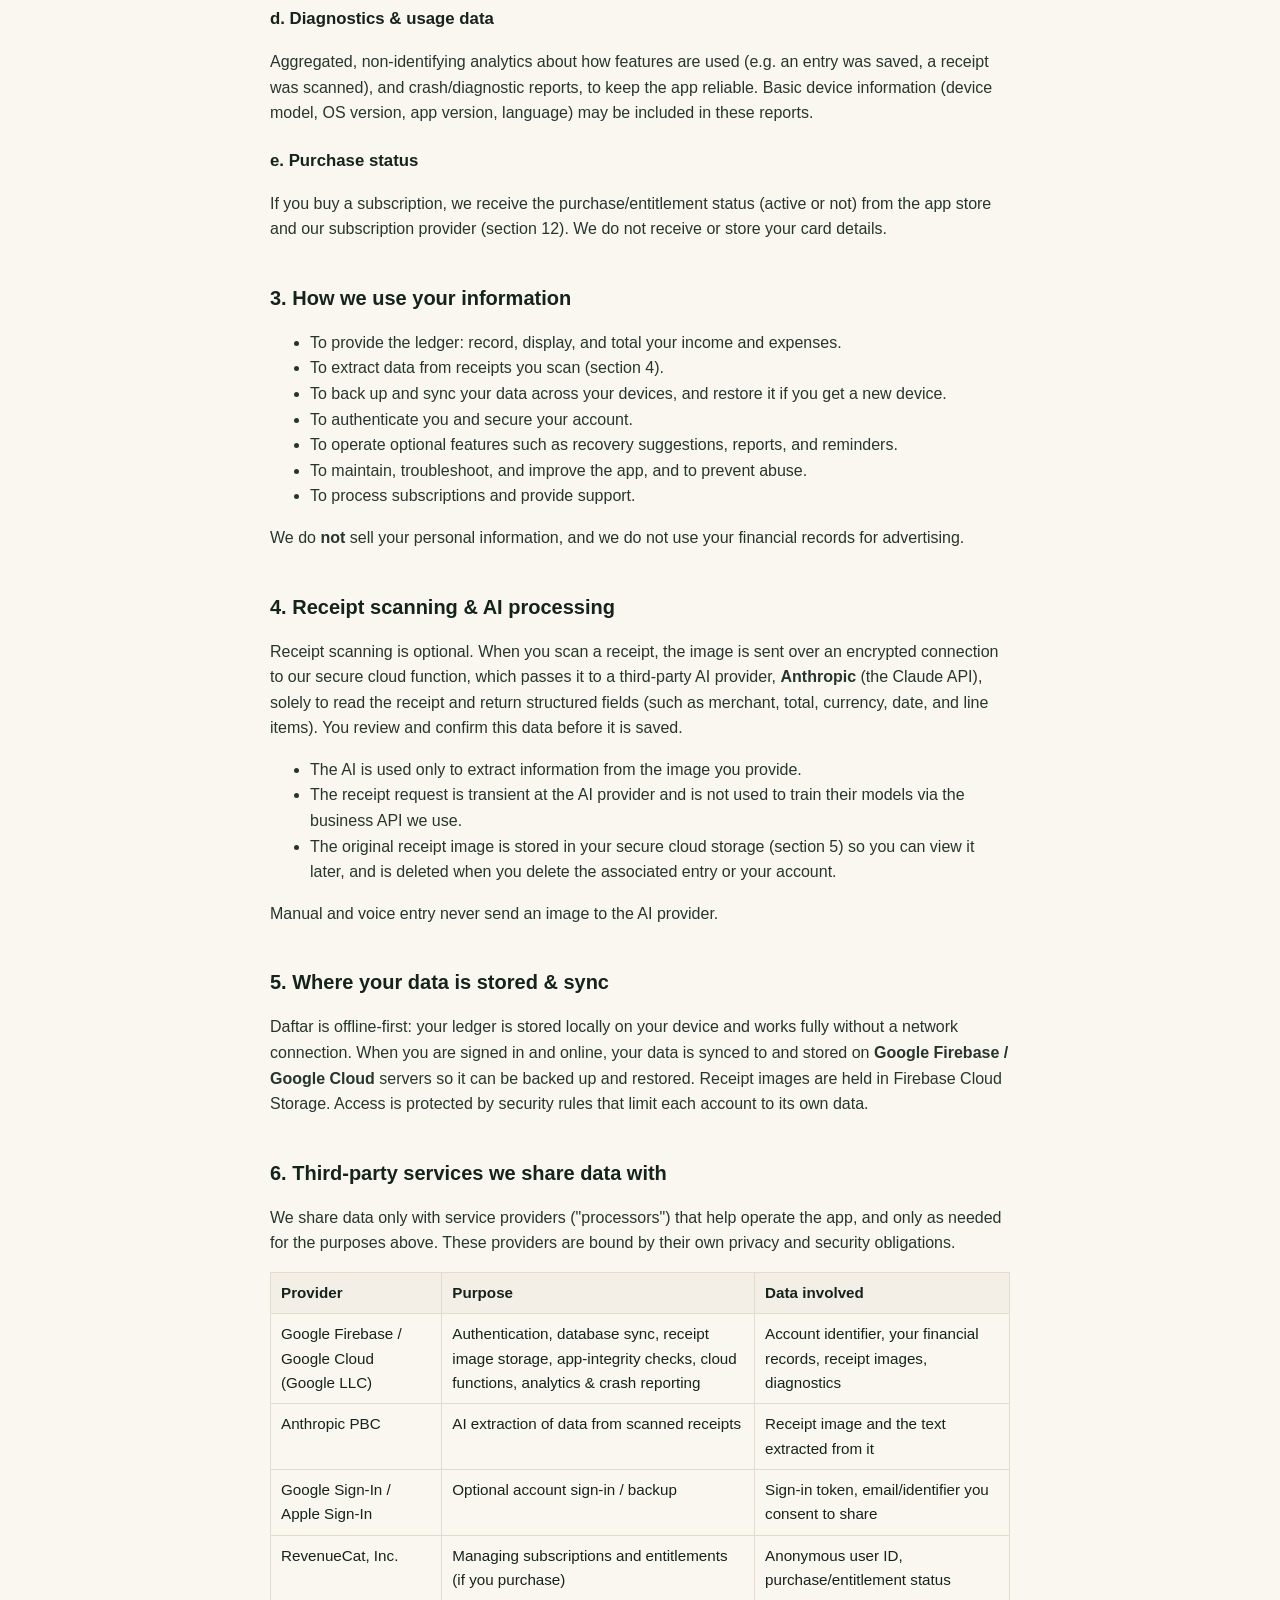
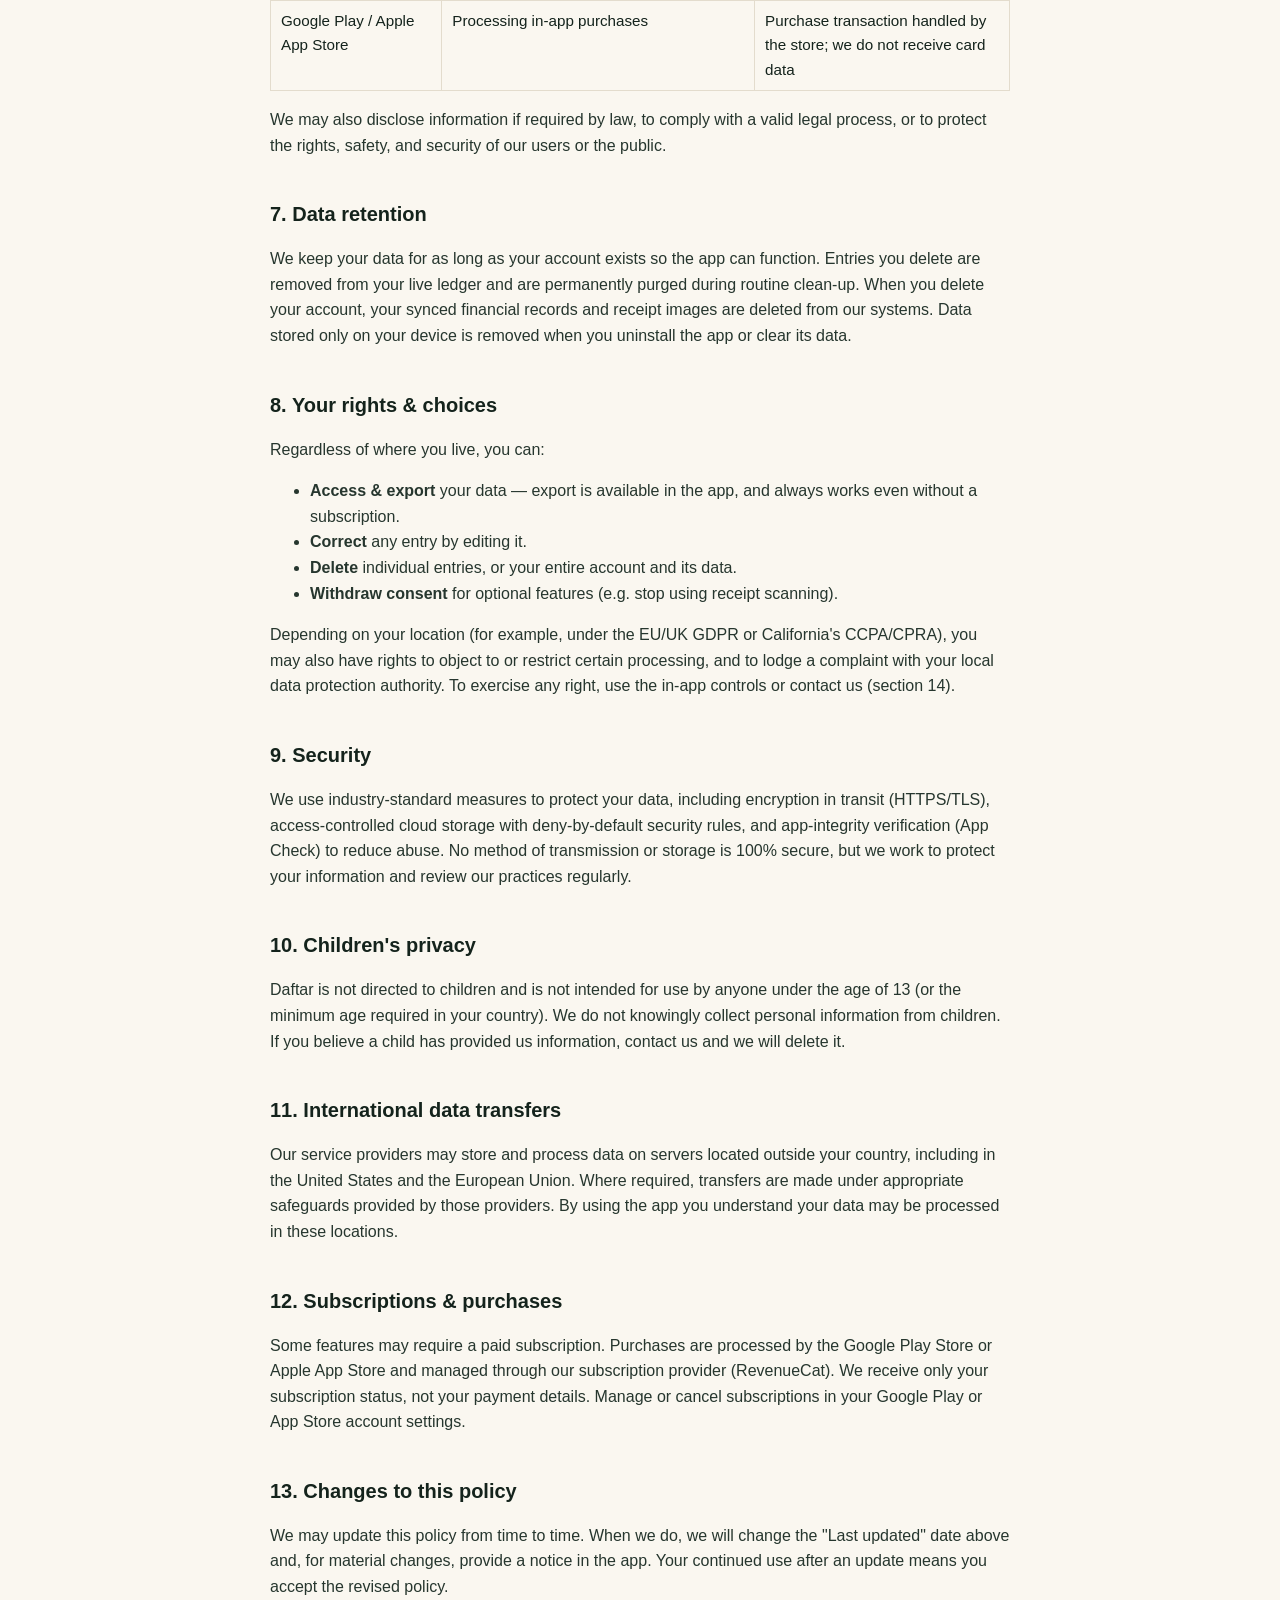
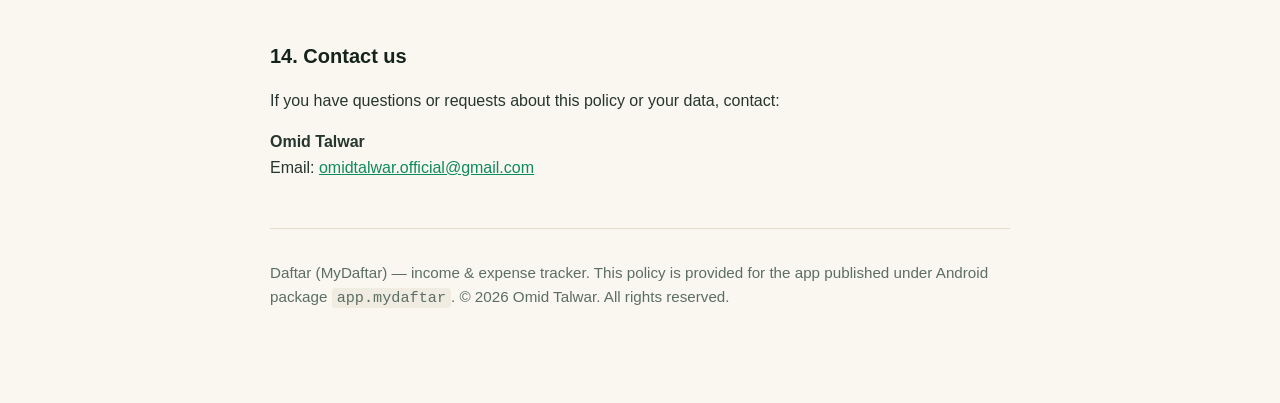
==== commit 5e94d226: "Update privacy.html" ====
--- a/privacy.html
+++ b/privacy.html
@@ -1,446 +1,303 @@
 <!DOCTYPE html>
 <html lang="en">
 <head>
-<meta charset="UTF-8">
-<meta name="viewport" content="width=device-width, initial-scale=1.0">
-<title>Privacy Policy — MyDaftar: Income Expense Manager</title>
-<meta name="description" content="How MyDaftar collects, uses, stores, and protects your information.">
-<link rel="preconnect" href="https://fonts.googleapis.com">
-<link rel="preconnect" href="https://fonts.gstatic.com" crossorigin>
-<link href="https://fonts.googleapis.com/css2?family=Space+Grotesk:wght@400;500;600;700&family=Instrument+Sans:ital,wght@0,400;0,500;0,600;1,400&family=JetBrains+Mono:wght@400;500;600&display=swap" rel="stylesheet">
-<style>
-  :root{
-    /* Ledger paper palette — subject-derived: accounting "green-bar" paper + ink */
-    --paper:      #F6F6EF;
-    --paper-warm: #FBFBF5;
-    --rule:       #E2E7DA;   /* faint horizontal ledger ruling */
-    --rule-soft:  #ECEEE4;
-    --ink:        #1B1F1B;   /* body ink */
-    --ink-dim:    #5A6157;
-    --ink-faint:  #8A9083;
-    --green:      #1F6B47;   /* credit / income ink */
-    --green-deep: #124A30;
-    --coral:      #DB4C33;   /* debit / expense ink + margin spine */
-    --coral-soft: #F4D9D2;
-    --line:       #D4D9CB;
-    --card:       #FFFFFF;
-    --focus:      #1F6B47;
-    --maxw: 1180px;
-  }
-
-  *{box-sizing:border-box;}
-  html{scroll-behavior:smooth;}
-  @media (prefers-reduced-motion: reduce){ html{scroll-behavior:auto;} }
-
-  body{
-    margin:0;
-    background:var(--paper);
-    /* faint ruled-ledger texture */
-    background-image:linear-gradient(to bottom, transparent 31px, var(--rule-soft) 31px, var(--rule-soft) 32px);
-    background-size:100% 32px;
-    color:var(--ink);
-    font-family:"Instrument Sans", system-ui, sans-serif;
-    font-size:17px;
-    line-height:1.7;
-    -webkit-font-smoothing:antialiased;
-    text-rendering:optimizeLegibility;
-  }
-
-  a{color:var(--green-deep);text-decoration:none;border-bottom:1px solid var(--line);transition:border-color .15s, color .15s;}
-  a:hover{color:var(--coral);border-color:var(--coral);}
-  a:focus-visible{outline:2px solid var(--focus);outline-offset:3px;border-radius:2px;}
-
-  .mono{font-family:"JetBrains Mono", ui-monospace, monospace;}
-
-  /* ---------- Masthead ---------- */
-  .masthead{
-    max-width:var(--maxw);
-    margin:0 auto;
-    padding:56px 32px 0;
-  }
-  .brand{
-    display:flex;align-items:center;gap:12px;
-    font-family:"JetBrains Mono", monospace;
-    font-size:12px;letter-spacing:.22em;text-transform:uppercase;
-    color:var(--ink-dim);
-  }
-  .brand .mark{
-    display:inline-flex;align-items:center;justify-content:center;
-    width:26px;height:26px;border:1.5px solid var(--ink);border-radius:5px;
-    font-family:"Space Grotesk",sans-serif;font-weight:700;font-size:15px;letter-spacing:0;
-    color:var(--ink);
-  }
-  .brand .sep{flex:1;height:1px;background:var(--line);}
-
-  h1.doc-title{
-    font-family:"Space Grotesk", sans-serif;
-    font-weight:600;
-    font-size:clamp(2.4rem, 6vw, 4.2rem);
-    line-height:1.02;
-    letter-spacing:-.02em;
-    margin:28px 0 8px;
-    color:var(--ink);
-  }
-  .subtitle{
-    font-size:1.05rem;color:var(--ink-dim);max-width:60ch;margin:0 0 34px;
-  }
-
-  /* ledger "entry" header card */
-  .ledger-card{
-    display:grid;
-    grid-template-columns:repeat(4, 1fr);
-    border:1px solid var(--line);
-    border-radius:10px;
-    background:var(--card);
-    overflow:hidden;
-    margin-bottom:14px;
-  }
-  .ledger-card .cell{
-    padding:16px 18px;
-    border-right:1px solid var(--rule);
-  }
-  .ledger-card .cell:last-child{border-right:none;}
-  .ledger-card .k{
-    font-family:"JetBrains Mono",monospace;
-    font-size:10.5px;letter-spacing:.16em;text-transform:uppercase;color:var(--ink-faint);
-    display:block;margin-bottom:6px;
-  }
-  .ledger-card .v{
-    font-family:"JetBrains Mono",monospace;
-    font-size:14px;font-weight:500;color:var(--ink);
-  }
-  .legend{
-    display:flex;gap:22px;flex-wrap:wrap;
-    font-family:"JetBrains Mono",monospace;font-size:11px;letter-spacing:.04em;color:var(--ink-dim);
-    margin-bottom:40px;
-  }
-  .legend span{display:inline-flex;align-items:center;gap:7px;}
-  .dot{width:9px;height:9px;border-radius:50%;}
-  .dot.credit{background:var(--green);}
-  .dot.debit{background:var(--coral);}
-
-  .notice{
-    border-left:3px solid var(--coral);
-    background:var(--coral-soft);
-    color:#6b2417;
-    padding:14px 18px;
-    border-radius:0 8px 8px 0;
-    font-size:.92rem;
-    margin:0 0 48px;
-  }
-  .notice strong{color:#8a2c1c;}
-
-  /* ---------- Layout ---------- */
-  .layout{
-    max-width:var(--maxw);
-    margin:0 auto;
-    padding:0 32px 96px;
-    display:grid;
-    grid-template-columns:230px 1fr;
-    gap:64px;
-    align-items:start;
-  }
-
-  /* Table of contents — the ledger index */
-  nav.toc{
-    position:sticky;top:32px;
-    font-size:.86rem;
-  }
-  nav.toc .toc-head{
-    font-family:"JetBrains Mono",monospace;
-    font-size:10px;letter-spacing:.2em;text-transform:uppercase;color:var(--ink-faint);
-    padding-bottom:10px;margin-bottom:8px;border-bottom:1px solid var(--line);
-  }
-  nav.toc ol{list-style:none;margin:0;padding:0;counter-reset:toc;}
-  nav.toc li{margin:0;}
-  nav.toc a{
-    display:flex;gap:10px;align-items:baseline;
-    padding:6px 0;border:none;color:var(--ink-dim);
-    line-height:1.35;
-  }
-  nav.toc a .num{
-    font-family:"JetBrains Mono",monospace;font-size:11px;color:var(--ink-faint);min-width:22px;
-  }
-  nav.toc a:hover{color:var(--coral);}
-  nav.toc a:hover .num{color:var(--coral);}
-
-  /* ---------- Content ---------- */
-  main{min-width:0;}
-  section.clause{
-    padding:34px 0;
-    border-top:1px solid var(--rule);
-    scroll-margin-top:24px;
-  }
-  section.clause:first-of-type{border-top:none;padding-top:4px;}
-
-  .clause-head{display:flex;gap:16px;align-items:baseline;margin-bottom:14px;}
-  .clause-head .sec{
-    font-family:"JetBrains Mono",monospace;
-    font-size:13px;font-weight:600;color:var(--coral);
-    padding-top:6px;
-  }
-  h2{
-    font-family:"Space Grotesk",sans-serif;
-    font-weight:600;font-size:1.6rem;line-height:1.15;letter-spacing:-.01em;
-    margin:0;color:var(--ink);
-  }
-  h3{
-    font-family:"Space Grotesk",sans-serif;
-    font-weight:500;font-size:1.08rem;margin:26px 0 8px;color:var(--green-deep);
-  }
-  p{margin:0 0 16px;}
-  main ul{margin:0 0 16px;padding:0;list-style:none;}
-  main ul li{
-    position:relative;padding-left:26px;margin-bottom:9px;
-  }
-  main ul li::before{
-    content:"";position:absolute;left:6px;top:12px;
-    width:6px;height:6px;background:var(--green);border-radius:1px;transform:rotate(45deg);
-  }
-  main ul li.debit::before{background:var(--coral);}
-
-  .kv{
-    font-family:"JetBrains Mono",monospace;font-size:.82rem;
-    color:var(--ink-dim);
-  }
-  em.fill{
-    font-style:normal;background:#FFF6CC;color:#6b5a12;
-    padding:1px 6px;border-radius:4px;border:1px dashed #D9C879;
-    font-family:"JetBrains Mono",monospace;font-size:.82em;
-  }
-
-  /* two-column ledger table for data collected */
-  .table{
-    border:1px solid var(--line);border-radius:9px;overflow:hidden;margin:8px 0 20px;background:var(--card);
-  }
-  .table .row{
-    display:grid;grid-template-columns:200px 1fr;border-top:1px solid var(--rule);
-  }
-  .table .row:first-child{border-top:none;background:var(--paper-warm);}
-  .table .row .c{padding:12px 16px;font-size:.92rem;}
-  .table .row .c:first-child{
-    border-right:1px solid var(--rule);
-    font-family:"JetBrains Mono",monospace;font-size:.78rem;letter-spacing:.02em;color:var(--green-deep);font-weight:500;
-  }
-  .table .row.head .c{
-    font-family:"JetBrains Mono",monospace;font-size:10px;letter-spacing:.15em;text-transform:uppercase;color:var(--ink-faint);font-weight:500;
-  }
-
-  footer.doc-foot{
-    max-width:var(--maxw);margin:0 auto;padding:34px 32px 80px;
-    border-top:1px solid var(--line);
-    font-family:"JetBrains Mono",monospace;font-size:11.5px;letter-spacing:.03em;color:var(--ink-faint);
-    display:flex;justify-content:space-between;gap:20px;flex-wrap:wrap;
-  }
-
-  @media (max-width: 900px){
-    .layout{grid-template-columns:1fr;gap:32px;}
-    nav.toc{position:static;}
-    nav.toc ol{columns:2;column-gap:26px;}
-    .ledger-card{grid-template-columns:repeat(2,1fr);}
-    .ledger-card .cell:nth-child(2){border-right:none;}
-    .ledger-card .cell:nth-child(1),.ledger-card .cell:nth-child(2){border-bottom:1px solid var(--rule);}
-    .table .row{grid-template-columns:1fr;}
-    .table .row .c:first-child{border-right:none;border-bottom:1px solid var(--rule);}
-  }
-  @media (max-width: 560px){
-    body{font-size:16px;}
-    .masthead,.layout,footer.doc-foot{padding-left:20px;padding-right:20px;}
-    nav.toc ol{columns:1;}
-    .ledger-card{grid-template-columns:1fr;}
-    .ledger-card .cell{border-right:none;border-bottom:1px solid var(--rule);}
-    .clause-head{flex-direction:column;gap:2px;}
-  }
-</style>
+  <meta charset="utf-8" />
+  <meta name="viewport" content="width=device-width, initial-scale=1" />
+  <title>Daftar — Privacy Policy</title>
+  <meta name="description" content="Privacy Policy for the Daftar (MyDaftar) income & expense tracker app." />
+  <style>
+    :root {
+      --paper: #faf7f0;
+      --surface: #ffffff;
+      --ink: #14231c;
+      --ink-soft: #5c6e64;
+      --line: #e3dccd;
+      --green: #0e8a5f;
+    }
+    * { box-sizing: border-box; }
+    body {
+      margin: 0;
+      background: var(--paper);
+      color: var(--ink);
+      font-family: -apple-system, BlinkMacSystemFont, "Segoe UI", Roboto, Helvetica, Arial, sans-serif;
+      line-height: 1.6;
+    }
+    .wrap { max-width: 780px; margin: 0 auto; padding: 32px 20px 80px; }
+    header { border-bottom: 1px solid var(--line); padding-bottom: 20px; margin-bottom: 24px; }
+    h1 { font-size: 1.9rem; margin: 0 0 6px; }
+    h2 { font-size: 1.25rem; margin: 40px 0 10px; scroll-margin-top: 20px; }
+    h3 { font-size: 1.05rem; margin: 22px 0 6px; }
+    p, li { color: #26362e; }
+    a { color: var(--green); }
+    .muted { color: var(--ink-soft); font-size: 0.95rem; }
+    .card {
+      background: var(--surface);
+      border: 1px solid var(--line);
+      border-radius: 12px;
+      padding: 16px 18px;
+      margin: 18px 0;
+    }
+    nav.toc { background: var(--surface); border: 1px solid var(--line); border-radius: 12px; padding: 16px 18px; }
+    nav.toc ol { margin: 8px 0 0; padding-left: 20px; }
+    nav.toc a { text-decoration: none; }
+    nav.toc a:hover { text-decoration: underline; }
+    table { width: 100%; border-collapse: collapse; margin: 12px 0; font-size: 0.95rem; }
+    th, td { text-align: left; border: 1px solid var(--line); padding: 8px 10px; vertical-align: top; }
+    th { background: #f3efe6; }
+    footer { margin-top: 48px; border-top: 1px solid var(--line); padding-top: 16px; }
+    code { background: #f0ece2; padding: 1px 5px; border-radius: 4px; }
+  </style>
 </head>
 <body>
-
-  <header class="masthead">
-    <div class="brand">
-      <span class="mark">د</span>
-      <span>Daftar · Income &amp; Expense Manager</span>
-      <span class="sep"></span>
-      <span>Field Ledger</span>
+  <div class="wrap">
+    <header>
+      <h1>Privacy Policy</h1>
+      <p class="muted">
+        For the <strong>Daftar</strong> mobile application (also known as <strong>MyDaftar</strong>;
+        Android package <code>app.mydaftar</code>).<br />
+        Effective date: <strong>13 July 2026</strong> &nbsp;·&nbsp; Last updated: 13 July 2026
+      </p>
+    </header>
+
+    <p>
+      Daftar is a personal income &amp; expense tracker. This policy explains what information the app
+      collects, how it is used, who it is shared with, and the choices and rights you have. Daftar is
+      operated by <strong>Omid Talwar</strong> ("we", "us", "the developer"). By using the app you agree
+      to this policy.
+    </p>
+
+    <div class="card">
+      <strong>The short version.</strong> Daftar works offline and keeps your ledger on your device.
+      We do <strong>not</strong> connect to your bank, ask for card numbers, or take payments ourselves.
+      If you scan a receipt, the image is processed by an AI service only to read the amounts and merchant.
+      If you back up or sign in, your data syncs to secure Google servers so you can restore it on a new
+      device. You can export or delete your data at any time.
     </div>
 
-    <h1 class="doc-title">Privacy Policy</h1>
-    <p class="subtitle">MyDaftar is your private ledger. This policy explains what we record, why we record it, where it lives, and the controls you have over it.</p>
-
-    <div class="ledger-card">
-      <div class="cell"><span class="k">Effective</span><span class="v">13 Jul 2026</span></div>
-      <div class="cell"><span class="k">Last updated</span><span class="v">13 Jul 2026</span></div>
-      <div class="cell"><span class="k">Applies to</span><span class="v">iOS · Android · Web</span></div>
-      <div class="cell"><span class="k">Version</span><span class="v">1.0</span></div>
-    </div>
-
-    <div class="legend">
-      <span><span class="dot credit"></span> data you give us</span>
-      <span><span class="dot debit"></span> data collected automatically</span>
-    </div>
-
-  </header>
-
-  <div class="layout">
-
     <nav class="toc" aria-label="Contents">
-      <div class="toc-head">Index</div>
+      <strong>Contents</strong>
       <ol>
-        <li><a href="#s1"><span class="num">01</span> Who we are</a></li>
-        <li><a href="#s2"><span class="num">02</span> Information we collect</a></li>
-        <li><a href="#s3"><span class="num">03</span> How we use it</a></li>
-        <li><a href="#s4"><span class="num">04</span> Legal bases</a></li>
-        <li><a href="#s5"><span class="num">05</span> Storage &amp; security</a></li>
-        <li><a href="#s6"><span class="num">06</span> Service providers</a></li>
-        <li><a href="#s7"><span class="num">07</span> Sharing &amp; disclosure</a></li>
-        <li><a href="#s8"><span class="num">08</span> International transfers</a></li>
-        <li><a href="#s9"><span class="num">09</span> Retention</a></li>
-        <li><a href="#s10"><span class="num">10</span> Your rights</a></li>
-        <li><a href="#s11"><span class="num">11</span> Children</a></li>
-        <li><a href="#s12"><span class="num">12</span> Local storage</a></li>
-        <li><a href="#s13"><span class="num">13</span> Changes</a></li>
-        <li><a href="#s14"><span class="num">14</span> Contact</a></li>
+        <li><a href="#s1">Who we are &amp; scope</a></li>
+        <li><a href="#s2">Information we collect</a></li>
+        <li><a href="#s3">How we use your information</a></li>
+        <li><a href="#s4">Receipt scanning &amp; AI processing</a></li>
+        <li><a href="#s5">Where your data is stored &amp; sync</a></li>
+        <li><a href="#s6">Third-party services we share data with</a></li>
+        <li><a href="#s7">Data retention</a></li>
+        <li><a href="#s8">Your rights &amp; choices</a></li>
+        <li><a href="#s9">Security</a></li>
+        <li><a href="#s10">Children's privacy</a></li>
+        <li><a href="#s11">International data transfers</a></li>
+        <li><a href="#s12">Subscriptions &amp; purchases</a></li>
+        <li><a href="#s13">Changes to this policy</a></li>
+        <li><a href="#s14">Contact us</a></li>
       </ol>
     </nav>
 
-    <main>
-
-      <section class="clause" id="s1">
-        <div class="clause-head"><span class="sec">§01</span><h2>Who we are</h2></div>
-        <p>MyDaftar: Income Expense Manager (“MyDaftar”, “the app”, “we”, “us”) is a personal finance app that helps you record income and expenses, categorize transactions, and understand your money. This policy is provided by <em class="fill">[Company legal name]</em>, located at <em class="fill">[registered address]</em>, the data controller responsible for your information.</p>
-        <p>By using MyDaftar you agree to the handling of information described here. If you do not agree, please do not use the app.</p>
-      </section>
-
-      <section class="clause" id="s2">
-        <div class="clause-head"><span class="sec">§02</span><h2>Information we collect</h2></div>
-        <p>We keep collection to what the ledger actually needs. Daftar does <strong>not</strong> connect to your bank, and we do not ask for bank login credentials or card numbers — every transaction is one you enter or import yourself.</p>
-
-        <h3>Information you provide</h3>
-        <div class="table">
-          <div class="row head"><div class="c">Category</div><div class="c">What it includes</div></div>
-          <div class="row"><div class="c">Account</div><div class="c">Your name, email address, and — if you sign in that way — the identifier from Google or Apple. A password or authentication token is handled by our sign-in provider, not stored by us in readable form.</div></div>
-          <div class="row"><div class="c">Financial entries</div><div class="c">The transactions, amounts, dates, categories, accounts, notes, and any receipts or images you add to your ledger.</div></div>
-          <div class="row"><div class="c">Preferences</div><div class="c">Currency, language, theme, and app settings.</div></div>
-          <div class="row"><div class="c">Support</div><div class="c">Anything you send us when you contact support or give feedback.</div></div>
-        </div>
-
-        <h3>Information collected automatically</h3>
-        <ul>
-          <li class="debit"><strong>Device &amp; app data</strong> — device model, operating system, app version, language, and time zone.</li>
-          <li class="debit"><strong>Usage &amp; diagnostics</strong> — which features are used and anonymous crash and performance reports, so we can fix problems and improve the app.</li>
-          <li class="debit"><strong>Purchase data</strong> — your subscription status, plan, and purchase history (managed through the app stores and our subscription provider). We never receive your full payment card details.</li>
-        </ul>
-      </section>
-
-      <section class="clause" id="s3">
-        <div class="clause-head"><span class="sec">§03</span><h2>How we use your information</h2></div>
-        <ul>
-          <li>To provide the core ledger: saving your entries and syncing them across your devices.</li>
-          <li>To generate summaries, categories, and insights from the data you enter.</li>
-          <li>To manage your account, subscription, and access to paid features.</li>
-          <li>To keep the app secure, prevent abuse, and debug crashes.</li>
-          <li>To respond to your support requests.</li>
-          <li>To send essential service messages (for example, about changes to this policy). Marketing messages, if any, are only sent with your consent and can be turned off at any time.</li>
-        </ul>
-        <h3>Automated insights &amp; AI features</h3>
-        <p>Daftar includes features that automatically categorize transactions and surface insights. <em class="fill">[Describe here whether this runs on-device, in your own cloud, or through a third-party AI provider — and if entry data leaves your systems for processing.]</em> These features assist you and do not make decisions with legal or similarly significant effects about you.</p>
-      </section>
-
-      <section class="clause" id="s4">
-        <div class="clause-head"><span class="sec">§04</span><h2>Legal bases for processing</h2></div>
-        <p>Where the GDPR or similar laws apply, we rely on these bases:</p>
-        <ul>
-          <li><strong>Contract</strong> — to deliver the app and features you sign up for.</li>
-          <li><strong>Legitimate interests</strong> — to secure, maintain, and improve the app, balanced against your rights.</li>
-          <li><strong>Consent</strong> — for optional things like marketing or non-essential analytics, which you can withdraw at any time.</li>
-          <li><strong>Legal obligation</strong> — where we must retain or disclose information to comply with the law.</li>
-        </ul>
-      </section>
-
-      <section class="clause" id="s5">
-        <div class="clause-head"><span class="sec">§05</span><h2>Storage &amp; security</h2></div>
-        <p>Your ledger data is stored on Google Firebase infrastructure and protected in transit and at rest with industry-standard encryption. Access is restricted to authenticated requests tied to your account.</p>
-        <p>No system is perfectly secure, so we cannot guarantee absolute security, but we take reasonable technical and organizational measures to protect your information and to detect and respond to incidents. If a breach affects your data, we will notify you and the relevant authorities as required by law.</p>
-      </section>
-
-      <section class="clause" id="s6">
-        <div class="clause-head"><span class="sec">§06</span><h2>Service providers</h2></div>
-        <p>We work with a small number of trusted providers who process data on our behalf, under contracts that limit them to our instructions:</p>
-        <div class="table">
-          <div class="row head"><div class="c">Provider</div><div class="c">Purpose</div></div>
-          <div class="row"><div class="c">Google Firebase</div><div class="c">Authentication, database and sync, hosting, crash reporting, and analytics.</div></div>
-          <div class="row"><div class="c">RevenueCat</div><div class="c">Managing subscriptions and in-app purchases.</div></div>
-          <div class="row"><div class="c">Apple / Google Play</div><div class="c">Processing payments and delivering the app. Payment details are handled by the stores, not by us.</div></div>
-          <div class="row"><div class="c"><em class="fill">[AI provider]</em></div><div class="c"><em class="fill">[List any analytics, email, or AI service that receives data, or remove this row.]</em></div></div>
-        </div>
-      </section>
-
-      <section class="clause" id="s7">
-        <div class="clause-head"><span class="sec">§07</span><h2>Sharing &amp; disclosure</h2></div>
-        <p><strong>We do not sell your personal information, and we do not share your financial entries for advertising.</strong> We disclose information only:</p>
-        <ul>
-          <li>to the service providers listed above, to run the app;</li>
-          <li>when you ask us to, or you export or share data yourself;</li>
-          <li>to comply with a valid legal request, or to protect the rights, safety, and security of our users and the app;</li>
-          <li>in connection with a merger, acquisition, or sale of assets — in which case we will notify you and this policy will continue to apply to your information.</li>
-        </ul>
-      </section>
-
-      <section class="clause" id="s8">
-        <div class="clause-head"><span class="sec">§08</span><h2>International data transfers</h2></div>
-        <p>Daftar serves users across many countries, and our providers may process data in regions including the <em class="fill">[list primary data regions, e.g. the United States and the EU]</em>. Where data is transferred across borders, we rely on appropriate safeguards such as Standard Contractual Clauses to protect it to the standard required by applicable law.</p>
-      </section>
-
-      <section class="clause" id="s9">
-        <div class="clause-head"><span class="sec">§09</span><h2>Data retention</h2></div>
-        <p>We keep your account and ledger data for as long as your account is active. When you delete your account, we delete or anonymize your personal data within <em class="fill">[e.g. 30 days]</em>, except where we must retain limited records to meet legal, tax, or security obligations. You can delete individual entries at any time from within the app.</p>
-      </section>
-
-      <section class="clause" id="s10">
-        <div class="clause-head"><span class="sec">§10</span><h2>Your rights &amp; choices</h2></div>
-        <p>Depending on where you live, you may have the right to:</p>
-        <ul>
-          <li>access the personal data we hold about you;</li>
-          <li>correct data that is inaccurate;</li>
-          <li>delete your data (“right to be forgotten”);</li>
-          <li>export your data in a portable format;</li>
-          <li>object to or restrict certain processing;</li>
-          <li>withdraw consent where we relied on it.</li>
-        </ul>
-        <p>You can exercise most of these directly in the app, or by contacting us at <em class="fill">[privacy@yourdomain]</em>. We will not discriminate against you for exercising your rights. If you are in the EEA or UK you may also complain to your local data protection authority. If you are in California, you have rights under the CCPA/CPRA, including the right to know and delete, and the right to opt out of “sharing” — noting that we do not sell or share your data as those terms are defined.</p>
-      </section>
-
-      <section class="clause" id="s11">
-        <div class="clause-head"><span class="sec">§11</span><h2>Children’s privacy</h2></div>
-        <p>Daftar is not directed to children under <em class="fill">[13 / 16, per your target markets]</em>, and we do not knowingly collect their personal data. If you believe a child has provided us information, contact us and we will delete it.</p>
-      </section>
-
-      <section class="clause" id="s12">
-        <div class="clause-head"><span class="sec">§12</span><h2>Local &amp; browser storage</h2></div>
-        <p>On the web, Daftar uses local and browser storage to keep you signed in and to remember your settings. These are essential to how the app works rather than advertising trackers. We do not use third-party advertising cookies.</p>
-      </section>
-
-      <section class="clause" id="s13">
-        <div class="clause-head"><span class="sec">§13</span><h2>Changes to this policy</h2></div>
-        <p>We may update this policy as the app evolves. When we make material changes, we will update the “Last updated” date above and, where appropriate, notify you in the app or by email. Continuing to use Daftar after an update means you accept the revised policy.</p>
-      </section>
-
-      <section class="clause" id="s14">
-        <div class="clause-head"><span class="sec">§14</span><h2>Contact us</h2></div>
-        <p>Questions about this policy or your data? Reach us at:</p>
-        <p class="kv">
-          Email &nbsp;·&nbsp; <em class="fill">[privacy@yourdomain]</em><br>
-          Controller &nbsp;·&nbsp; <em class="fill">[Company legal name]</em><br>
-          Address &nbsp;·&nbsp; <em class="fill">[registered address]</em>
-        </p>
-      </section>
-
-    </main>
+    <h2 id="s1">1. Who we are &amp; scope</h2>
+    <p>
+      This policy applies to the Daftar mobile app on Android and iOS and to its supporting cloud
+      functions. It does not apply to any third-party website or service that the app may link to.
+      For privacy purposes, the data controller is Omid Talwar (contact details in section&nbsp;14).
+    </p>
+
+    <h2 id="s2">2. Information we collect</h2>
+    <p>We collect only what the app needs to work. This includes:</p>
+
+    <h3>a. Financial records you enter</h3>
+    <p>
+      Transaction amounts, currency, category, dates, and any merchant/source names, notes, tags, and
+      "tax-deductible" flags you choose to add. This is data <em>you</em> create; it is the core of the app.
+      Daftar does <strong>not</strong> access your bank accounts, and we never collect bank login
+      credentials or full payment-card numbers.
+    </p>
+
+    <h3>b. Receipt images</h3>
+    <p>
+      If you use receipt scanning, the photos you capture or select are uploaded to secure storage and
+      processed to extract structured data (see section&nbsp;4).
+    </p>
+
+    <h3>c. Account information</h3>
+    <p>
+      By default Daftar signs you in <em>anonymously</em> (no personal details required). If you choose to
+      back up your data, we collect the identifier needed to link the account: your <strong>email
+      address</strong> (email/password sign-in) or a token/identifier from <strong>Google</strong> or
+      <strong>Apple</strong> Sign-In. We do not receive your Google or Apple password.
+    </p>
+
+    <h3>d. Diagnostics &amp; usage data</h3>
+    <p>
+      Aggregated, non-identifying analytics about how features are used (e.g. an entry was saved, a receipt
+      was scanned), and crash/diagnostic reports, to keep the app reliable. Basic device information (device
+      model, OS version, app version, language) may be included in these reports.
+    </p>
+
+    <h3>e. Purchase status</h3>
+    <p>
+      If you buy a subscription, we receive the purchase/entitlement status (active or not) from the app
+      store and our subscription provider (section&nbsp;12). We do not receive or store your card details.
+    </p>
+
+    <h2 id="s3">3. How we use your information</h2>
+    <ul>
+      <li>To provide the ledger: record, display, and total your income and expenses.</li>
+      <li>To extract data from receipts you scan (section&nbsp;4).</li>
+      <li>To back up and sync your data across your devices, and restore it if you get a new device.</li>
+      <li>To authenticate you and secure your account.</li>
+      <li>To operate optional features such as recovery suggestions, reports, and reminders.</li>
+      <li>To maintain, troubleshoot, and improve the app, and to prevent abuse.</li>
+      <li>To process subscriptions and provide support.</li>
+    </ul>
+    <p>
+      We do <strong>not</strong> sell your personal information, and we do not use your financial records
+      for advertising.
+    </p>
+
+    <h2 id="s4">4. Receipt scanning &amp; AI processing</h2>
+    <p>
+      Receipt scanning is optional. When you scan a receipt, the image is sent over an encrypted connection
+      to our secure cloud function, which passes it to a third-party AI provider,
+      <strong>Anthropic</strong> (the Claude API), solely to read the receipt and return structured fields
+      (such as merchant, total, currency, date, and line items). You review and confirm this data before it
+      is saved.
+    </p>
+    <ul>
+      <li>The AI is used only to extract information from the image you provide.</li>
+      <li>The receipt request is transient at the AI provider and is not used to train their models via the
+        business API we use.</li>
+      <li>The original receipt image is stored in your secure cloud storage (section&nbsp;5) so you can view
+        it later, and is deleted when you delete the associated entry or your account.</li>
+    </ul>
+    <p>Manual and voice entry never send an image to the AI provider.</p>
+
+    <h2 id="s5">5. Where your data is stored &amp; sync</h2>
+    <p>
+      Daftar is offline-first: your ledger is stored locally on your device and works fully without a
+      network connection. When you are signed in and online, your data is synced to and stored on
+      <strong>Google Firebase / Google Cloud</strong> servers so it can be backed up and restored. Receipt
+      images are held in Firebase Cloud Storage. Access is protected by security rules that limit each
+      account to its own data.
+    </p>
+
+    <h2 id="s6">6. Third-party services we share data with</h2>
+    <p>
+      We share data only with service providers ("processors") that help operate the app, and only as needed
+      for the purposes above. These providers are bound by their own privacy and security obligations.
+    </p>
+    <table>
+      <thead>
+        <tr><th>Provider</th><th>Purpose</th><th>Data involved</th></tr>
+      </thead>
+      <tbody>
+        <tr>
+          <td>Google Firebase / Google Cloud (Google LLC)</td>
+          <td>Authentication, database sync, receipt image storage, app-integrity checks, cloud functions, analytics &amp; crash reporting</td>
+          <td>Account identifier, your financial records, receipt images, diagnostics</td>
+        </tr>
+        <tr>
+          <td>Anthropic PBC</td>
+          <td>AI extraction of data from scanned receipts</td>
+          <td>Receipt image and the text extracted from it</td>
+        </tr>
+        <tr>
+          <td>Google Sign-In / Apple Sign-In</td>
+          <td>Optional account sign-in / backup</td>
+          <td>Sign-in token, email/identifier you consent to share</td>
+        </tr>
+        <tr>
+          <td>RevenueCat, Inc.</td>
+          <td>Managing subscriptions and entitlements (if you purchase)</td>
+          <td>Anonymous user ID, purchase/entitlement status</td>
+        </tr>
+        <tr>
+          <td>Google Play / Apple App Store</td>
+          <td>Processing in-app purchases</td>
+          <td>Purchase transaction handled by the store; we do not receive card data</td>
+        </tr>
+      </tbody>
+    </table>
+    <p>
+      We may also disclose information if required by law, to comply with a valid legal process, or to
+      protect the rights, safety, and security of our users or the public.
+    </p>
+
+    <h2 id="s7">7. Data retention</h2>
+    <p>
+      We keep your data for as long as your account exists so the app can function. Entries you delete are
+      removed from your live ledger and are permanently purged during routine clean-up. When you delete your
+      account, your synced financial records and receipt images are deleted from our systems. Data stored
+      only on your device is removed when you uninstall the app or clear its data.
+    </p>
+
+    <h2 id="s8">8. Your rights &amp; choices</h2>
+    <p>Regardless of where you live, you can:</p>
+    <ul>
+      <li><strong>Access &amp; export</strong> your data — export is available in the app, and always works
+        even without a subscription.</li>
+      <li><strong>Correct</strong> any entry by editing it.</li>
+      <li><strong>Delete</strong> individual entries, or your entire account and its data.</li>
+      <li><strong>Withdraw consent</strong> for optional features (e.g. stop using receipt scanning).</li>
+    </ul>
+    <p>
+      Depending on your location (for example, under the EU/UK GDPR or California's CCPA/CPRA), you may also
+      have rights to object to or restrict certain processing, and to lodge a complaint with your local data
+      protection authority. To exercise any right, use the in-app controls or contact us (section&nbsp;14).
+    </p>
+
+    <h2 id="s9">9. Security</h2>
+    <p>
+      We use industry-standard measures to protect your data, including encryption in transit (HTTPS/TLS),
+      access-controlled cloud storage with deny-by-default security rules, and app-integrity verification
+      (App Check) to reduce abuse. No method of transmission or storage is 100% secure, but we work to
+      protect your information and review our practices regularly.
+    </p>
+
+    <h2 id="s10">10. Children's privacy</h2>
+    <p>
+      Daftar is not directed to children and is not intended for use by anyone under the age of 13 (or the
+      minimum age required in your country). We do not knowingly collect personal information from children.
+      If you believe a child has provided us information, contact us and we will delete it.
+    </p>
+
+    <h2 id="s11">11. International data transfers</h2>
+    <p>
+      Our service providers may store and process data on servers located outside your country, including in
+      the United States and the European Union. Where required, transfers are made under appropriate
+      safeguards provided by those providers. By using the app you understand your data may be processed in
+      these locations.
+    </p>
+
+    <h2 id="s12">12. Subscriptions &amp; purchases</h2>
+    <p>
+      Some features may require a paid subscription. Purchases are processed by the Google Play Store or
+      Apple App Store and managed through our subscription provider (RevenueCat). We receive only your
+      subscription status, not your payment details. Manage or cancel subscriptions in your Google Play or
+      App Store account settings.
+    </p>
+
+    <h2 id="s13">13. Changes to this policy</h2>
+    <p>
+      We may update this policy from time to time. When we do, we will change the "Last updated" date above
+      and, for material changes, provide a notice in the app. Your continued use after an update means you
+      accept the revised policy.
+    </p>
+
+    <h2 id="s14">14. Contact us</h2>
+    <p>
+      If you have questions or requests about this policy or your data, contact:
+    </p>
+    <p>
+      <strong>Omid Talwar</strong><br />
+      Email: <a href="mailto:omidtalwar.official@gmail.com">omidtalwar.official@gmail.com</a>
+    </p>
+
+    <footer>
+      <p class="muted">
+        Daftar (MyDaftar) — income &amp; expense tracker. This policy is provided for the app published under
+        Android package <code>app.mydaftar</code>. © 2026 Omid Talwar. All rights reserved.
+      </p>
+    </footer>
   </div>
-
-  <footer class="doc-foot">
-    <span>Daftar · Income &amp; Expense Manager</span>
-    <span>Privacy Policy v1.0 — 13 Jul 2026</span>
-  </footer>
-
 </body>
 </html>
